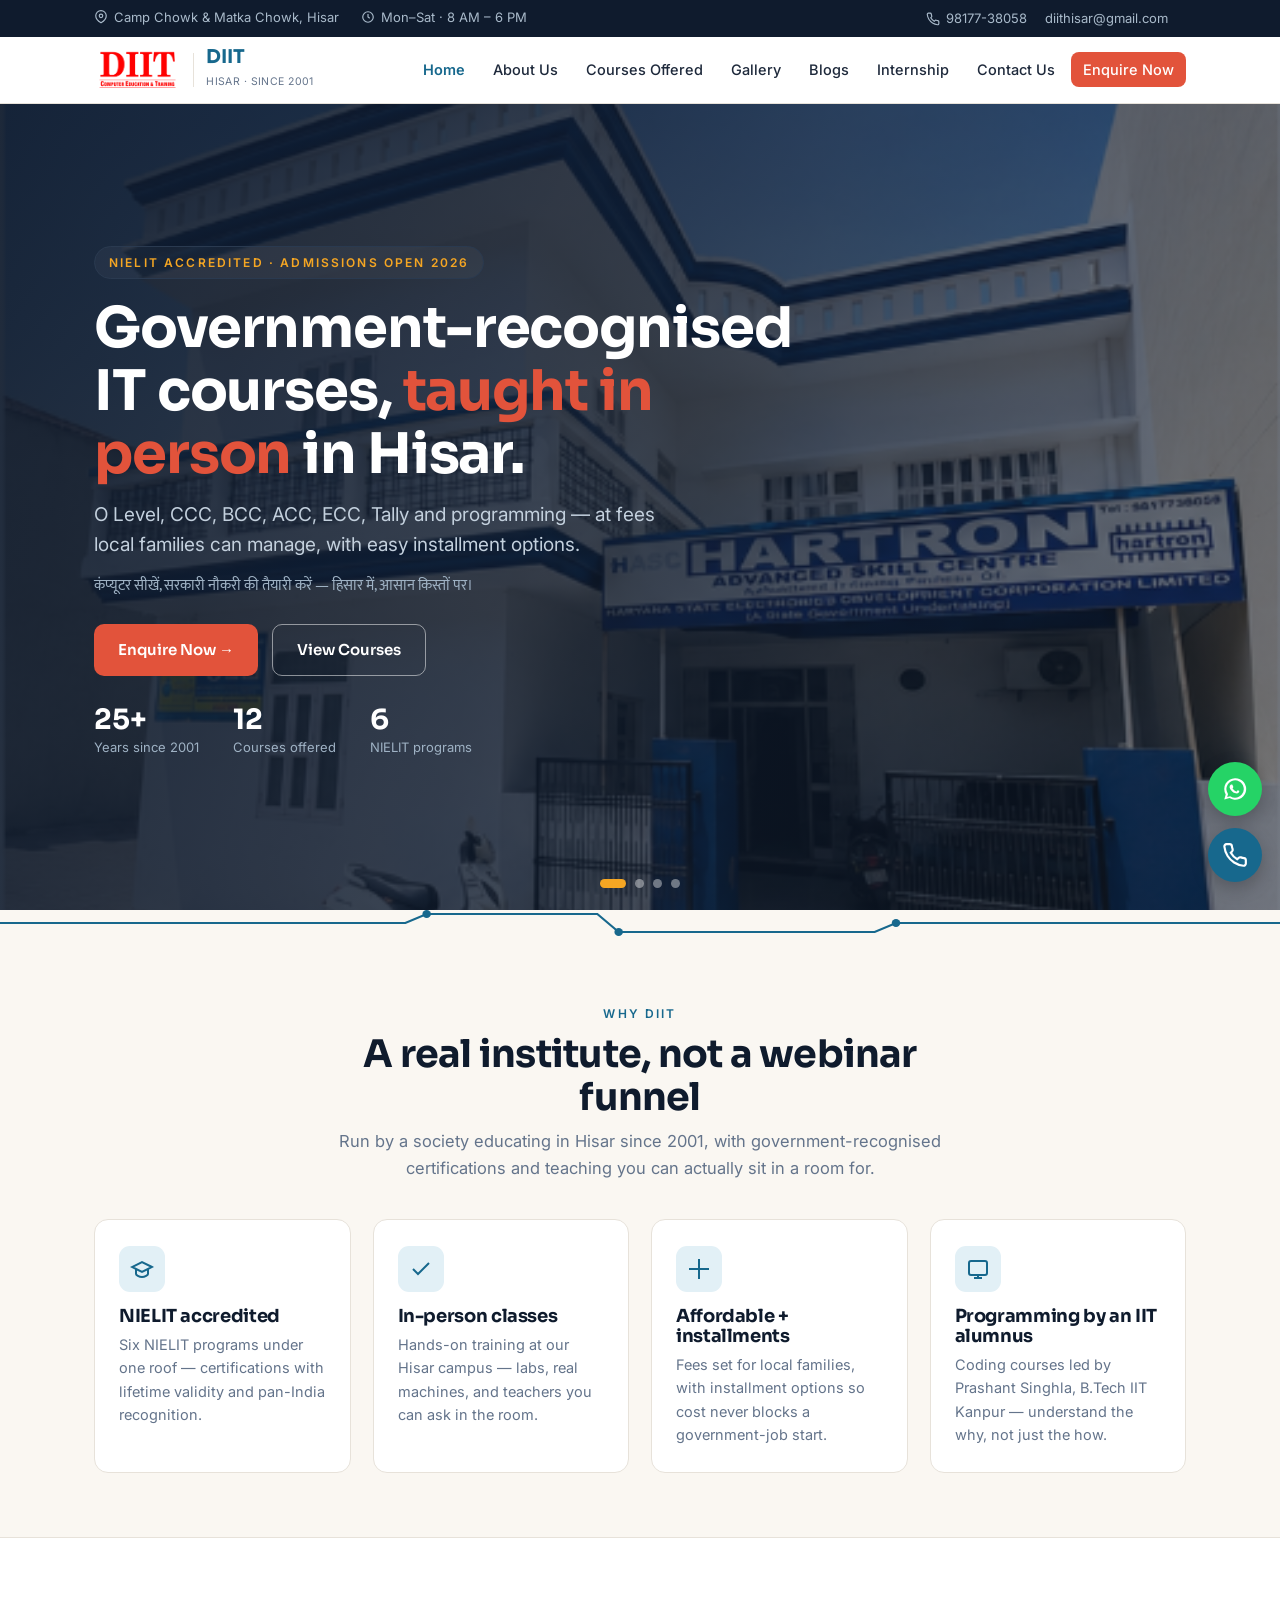
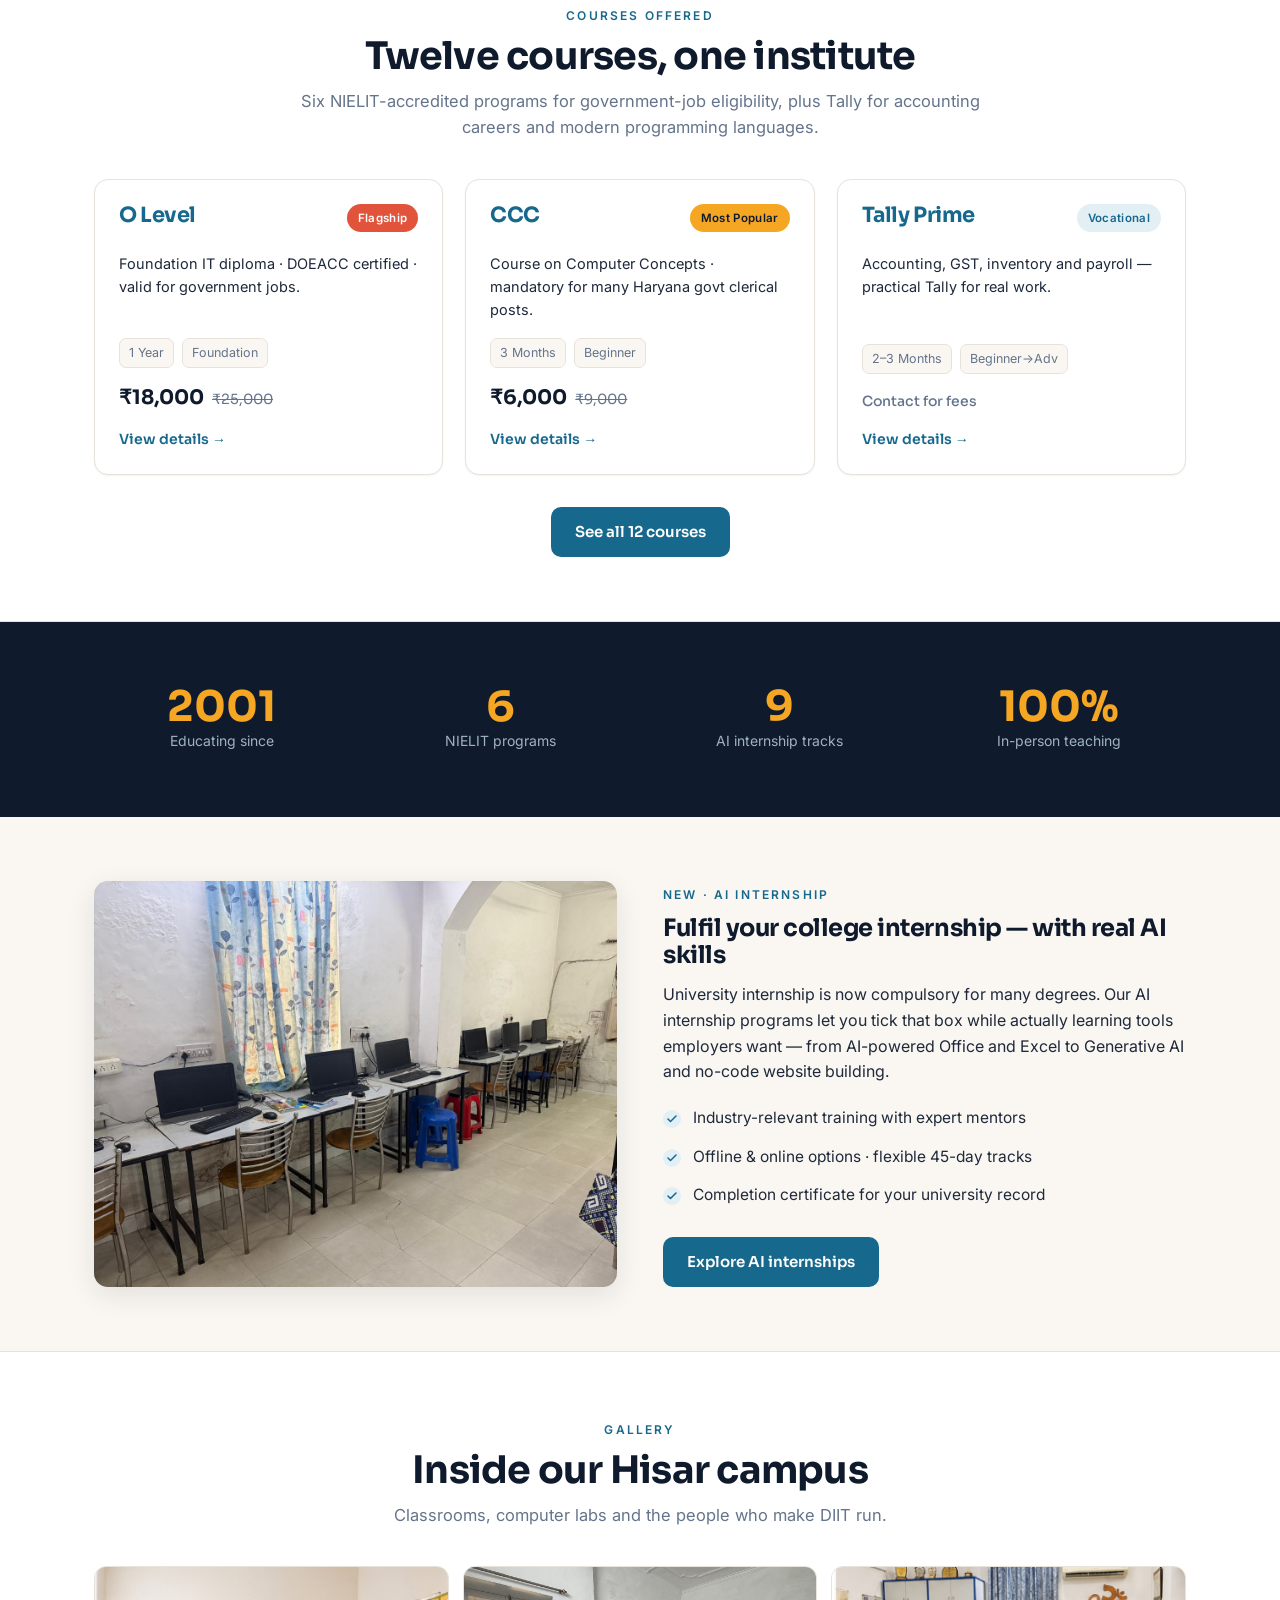
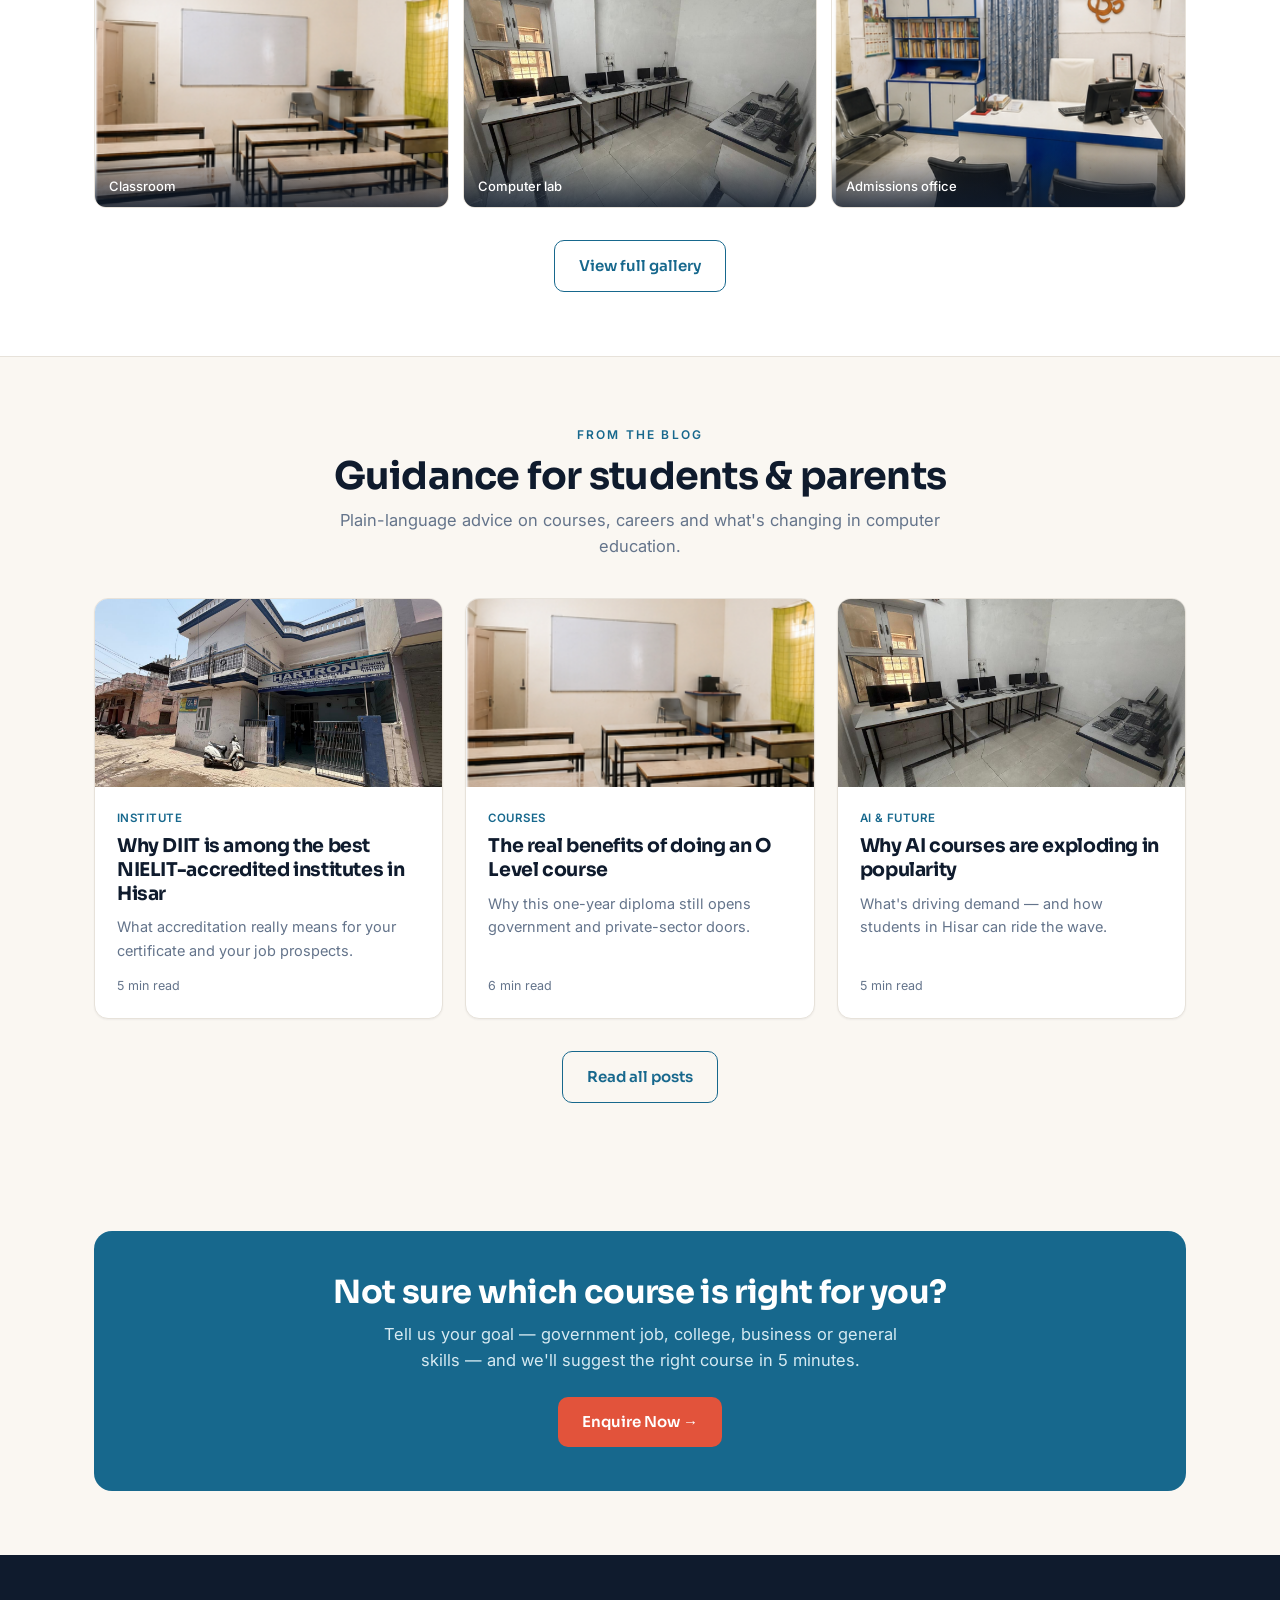
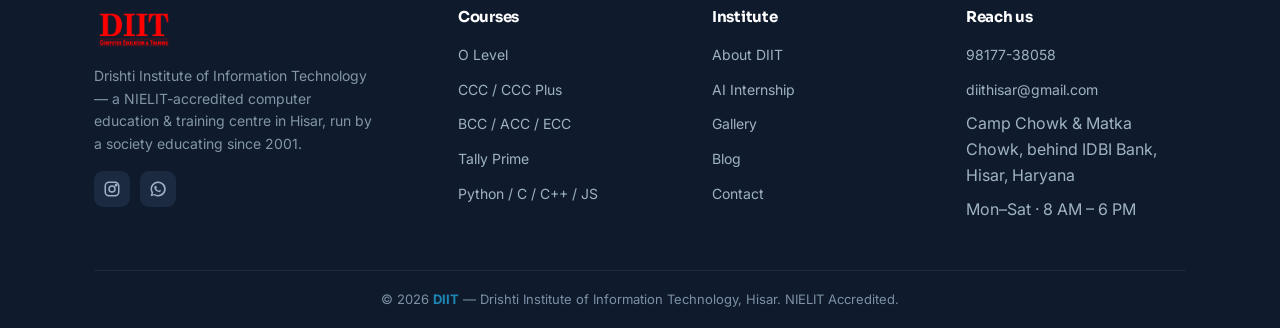
==== index.html @ 687aee0e "your message" ====
<!DOCTYPE html>
<html lang="en">
<head>
<meta charset="UTF-8">
<meta name="viewport" content="width=device-width, initial-scale=1.0">
<title>DIIT Hisar — NIELIT-Accredited Computer Institute | O Level, CCC, Tally, Programming</title>
<meta name="description" content="Drishti Institute of Information Technology (DIIT), Hisar — a NIELIT-accredited computer training institute since 2001. O Level, CCC, BCC, ACC, ECC, Tally and programming courses with in-person classes and easy installments. Enquire now: 98177-38058.">
<meta name="keywords" content="DIIT Hisar, computer institute Hisar, NIELIT institute Hisar, O Level course Hisar, CCC course Hisar, Tally classes Hisar, computer courses Haryana, AI internship Hisar">
<meta name="author" content="Drishti Institute of Information Technology">
<meta name="robots" content="index, follow">
<link rel="canonical" href="https://diithisar.in/">

<!-- Open Graph -->
<meta property="og:type" content="website">
<meta property="og:title" content="DIIT Hisar — NIELIT-Accredited Computer Institute since 2001">
<meta property="og:description" content="O Level, CCC, BCC, ACC, ECC, Tally and programming — government-recognised computer courses in Hisar with in-person classes and easy installments.">
<meta property="og:url" content="https://diithisar.in/">
<meta property="og:image" content="https://diithisar.in/assets/images/building.jpg">
<meta property="og:locale" content="en_IN">
<meta property="og:site_name" content="DIIT Hisar">
<meta name="twitter:card" content="summary_large_image">

<link rel="icon" type="image/png" href="assets/logos/diit.png">
<link rel="preconnect" href="https://fonts.googleapis.com">
<link rel="preconnect" href="https://fonts.gstatic.com" crossorigin>
<link href="https://fonts.googleapis.com/css2?family=Sora:wght@400;500;600;700&family=Inter:wght@400;500;600;700&family=Mukta:wght@400;600;700&family=Space+Grotesk:wght@500;600;700&family=JetBrains+Mono:wght@400;500&display=swap" rel="stylesheet">
<link rel="stylesheet" href="assets/css/styles.css">

<script type="application/ld+json">
{
  "@context": "https://schema.org",
  "@type": "EducationalOrganization",
  "name": "Drishti Institute of Information Technology (DIIT)",
  "alternateName": "DIIT Hisar",
  "url": "https://diithisar.in/",
  "logo": "https://diithisar.in/assets/logos/diit.png",
  "foundingDate": "2001",
  "description": "NIELIT-accredited computer training institute in Hisar offering O Level, CCC, BCC, ACC, ECC, Tally and programming courses.",
  "telephone": "+91-98177-38058",
  "email": "diithisar@gmail.com",
  "address": {
    "@type": "PostalAddress",
    "streetAddress": "Camp Chowk & Matka Chowk, behind IDBI Bank",
    "addressLocality": "Hisar",
    "addressRegion": "Haryana",
    "addressCountry": "IN"
  },
  "openingHours": "Mo-Sa 08:00-18:00",
  "sameAs": ["https://www.instagram.com/diit.india/"]
}
</script>
</head>
<body>
<a class="skip" href="#main">Skip to content</a>

<!-- TOP BAR -->
<div class="topbar">
  <div class="wrap">
    <div class="tb-left">
      <span><svg viewBox="0 0 24 24" fill="none" stroke="currentColor" stroke-width="2"><path d="M21 10c0 7-9 12-9 12s-9-5-9-12a9 9 0 0 1 18 0z"/><circle cx="12" cy="10" r="3"/></svg> Camp Chowk &amp; Matka Chowk, Hisar</span>
      <span><svg viewBox="0 0 24 24" fill="none" stroke="currentColor" stroke-width="2"><circle cx="12" cy="12" r="9"/><path d="M12 7v5l3 2"/></svg> Mon–Sat · 8 AM – 6 PM</span>
    </div>
    <div class="tb-right">
      <a href="tel:+919817738058"><svg viewBox="0 0 24 24" fill="none" stroke="currentColor" stroke-width="2"><path d="M22 16.9v3a2 2 0 0 1-2.2 2 19.8 19.8 0 0 1-8.6-3 19.5 19.5 0 0 1-6-6 19.8 19.8 0 0 1-3-8.6A2 2 0 0 1 4.1 2h3a2 2 0 0 1 2 1.7c.1 1 .4 2 .7 2.9a2 2 0 0 1-.5 2.1L8.1 9.9a16 16 0 0 0 6 6l1.2-1.2a2 2 0 0 1 2.1-.5c.9.3 1.9.6 2.9.7a2 2 0 0 1 1.7 2z"/></svg> 98177-38058</a>
      <a href="mailto:diithisar@gmail.com">diithisar@gmail.com</a>
    </div>
  </div>
</div>

<!-- HEADER / NAV -->
<header class="site-header">
  <nav class="nav" aria-label="Primary">
    <a class="brand" href="index.html" aria-label="DIIT home">
      <img src="assets/logos/diit.png" alt="DIIT logo">
      <span class="bsep"></span>
      <span class="btxt"><b>DIIT</b><small>Hisar · since 2001</small></span>
    </a>
    <button class="nav-toggle" aria-label="Toggle menu" aria-expanded="false"><span></span><span></span><span></span></button>
    <ul class="nav-links">
      <li><a href="index.html" class="active">Home</a></li>
      <li><a href="about.html">About Us</a></li>
      <li><a href="courses.html">Courses Offered</a></li>
      <li><a href="gallery.html">Gallery</a></li>
      <li><a href="blogs.html">Blogs</a></li>
      <li><a href="internship.html">Internship</a></li>
      <li><a href="contact.html">Contact Us</a></li>
      <li><a href="contact.html#enquire" class="nav-cta">Enquire Now</a></li>
    </ul>
  </nav>
</header>

<main id="main">

<!-- HERO -->
<section class="hero" aria-label="Welcome">
  <div class="hero-slides" aria-hidden="true">
    <div class="hero-slide is-active" style="background-image:url('assets/images/building.jpg')"></div>
    <div class="hero-slide" style="background-image:url('assets/images/lab-1.jpg')"></div>
    <div class="hero-slide" style="background-image:url('assets/images/classroom.jpg')"></div>
    <div class="hero-slide" style="background-image:url('assets/images/lab-2.jpg')"></div>
  </div>
  <div class="hero-inner">
    <span class="hero-eyebrow">NIELIT Accredited · Admissions Open 2026</span>
    <h1>Government-recognised IT courses, <span class="x">taught in person</span> in Hisar.</h1>
    <p class="sub">O Level, CCC, BCC, ACC, ECC, Tally and programming — at fees local families can manage, with easy installment options.</p>
    <p class="hi-sub hi">कंप्यूटर सीखें, सरकारी नौकरी की तैयारी करें — हिसार में, आसान किस्तों पर।</p>
    <div class="hero-actions">
      <a href="contact.html#enquire" class="btn btn-cta">Enquire Now →</a>
      <a href="courses.html" class="btn btn-ghost-light">View Courses</a>
    </div>
    <div class="hero-stats">
      <div class="st"><b>25+</b><span>Years since 2001</span></div>
      <div class="st"><b>12</b><span>Courses offered</span></div>
      <div class="st"><b>6</b><span>NIELIT programs</span></div>
    </div>
  </div>
  <div class="hero-dots" role="tablist" aria-label="Hero slides"></div>
</section>

<div class="trace"><svg viewBox="0 0 1200 26" preserveAspectRatio="none" fill="none" stroke="currentColor" stroke-width="2"><path d="M0 13 H380 L400 4 H560 L580 22 H820 L840 13 H1200"/><circle cx="400" cy="4" r="4" fill="currentColor" stroke="none"/><circle cx="580" cy="22" r="4" fill="currentColor" stroke="none"/><circle cx="840" cy="13" r="4" fill="currentColor" stroke="none"/></svg></div>

<!-- WHY DIIT -->
<section>
  <div class="wrap">
    <div class="section-head center">
      <span class="kicker">Why DIIT</span>
      <h2>A real institute, not a webinar funnel</h2>
      <p>Run by a society educating in Hisar since 2001, with government-recognised certifications and teaching you can actually sit in a room for.</p>
    </div>
    <div class="grid grid-4">
      <div class="feature">
        <div class="ico"><svg viewBox="0 0 24 24" fill="none" stroke="currentColor" stroke-width="2"><path d="M22 10L12 5 2 10l10 5 10-5z"/><path d="M6 12v5c0 1 3 3 6 3s6-2 6-3v-5"/></svg></div>
        <h3>NIELIT accredited</h3>
        <p>Six NIELIT programs under one roof — certifications with lifetime validity and pan-India recognition.</p>
      </div>
      <div class="feature">
        <div class="ico"><svg viewBox="0 0 24 24" fill="none" stroke="currentColor" stroke-width="2"><path d="M20 6L9 17l-5-5"/></svg></div>
        <h3>In-person classes</h3>
        <p>Hands-on training at our Hisar campus — labs, real machines, and teachers you can ask in the room.</p>
      </div>
      <div class="feature">
        <div class="ico"><svg viewBox="0 0 24 24" fill="none" stroke="currentColor" stroke-width="2"><path d="M12 2v20M2 12h20"/></svg></div>
        <h3>Affordable + installments</h3>
        <p>Fees set for local families, with installment options so cost never blocks a government-job start.</p>
      </div>
      <div class="feature">
        <div class="ico"><svg viewBox="0 0 24 24" fill="none" stroke="currentColor" stroke-width="2"><rect x="3" y="4" width="18" height="14" rx="2"/><path d="M8 21h8M12 18v3"/></svg></div>
        <h3>Programming by an IIT alumnus</h3>
        <p>Coding courses led by Prashant Singhla, B.Tech IIT Kanpur — understand the why, not just the how.</p>
      </div>
    </div>
  </div>
</section>

<!-- COURSES SUMMARY -->
<section class="bg-paper">
  <div class="wrap">
    <div class="section-head center">
      <span class="kicker">Courses Offered</span>
      <h2>Twelve courses, one institute</h2>
      <p>Six NIELIT-accredited programs for government-job eligibility, plus Tally for accounting careers and modern programming languages.</p>
    </div>
    <div class="grid grid-3">
      <div class="card course-card"><div class="card-pad course-card">
        <div class="cc-top"><h3>O Level</h3><span class="badge badge-new">Flagship</span></div>
        <p class="cc-desc">Foundation IT diploma · DOEACC certified · valid for government jobs.</p>
        <div class="cc-meta"><span class="m">1 Year</span><span class="m">Foundation</span></div>
        <div class="cc-fee"><span class="now">₹18,000</span><span class="was">₹25,000</span></div>
        <a class="cc-link" href="courses.html#nielit">View details →</a>
      </div></div>
      <div class="card course-card"><div class="card-pad course-card">
        <div class="cc-top"><h3>CCC</h3><span class="badge badge-amber">Most Popular</span></div>
        <p class="cc-desc">Course on Computer Concepts · mandatory for many Haryana govt clerical posts.</p>
        <div class="cc-meta"><span class="m">3 Months</span><span class="m">Beginner</span></div>
        <div class="cc-fee"><span class="now">₹6,000</span><span class="was">₹9,000</span></div>
        <a class="cc-link" href="courses.html#nielit">View details →</a>
      </div></div>
      <div class="card course-card"><div class="card-pad course-card">
        <div class="cc-top"><h3>Tally Prime</h3><span class="badge badge-teal">Vocational</span></div>
        <p class="cc-desc">Accounting, GST, inventory and payroll — practical Tally for real work.</p>
        <div class="cc-meta"><span class="m">2–3 Months</span><span class="m">Beginner→Adv</span></div>
        <div class="cc-fee"><span class="tbd">Contact for fees</span></div>
        <a class="cc-link" href="courses.html#tally">View details →</a>
      </div></div>
    </div>
    <div class="center mt-32"><a href="courses.html" class="btn btn-primary">See all 12 courses</a></div>
  </div>
</section>

<!-- STATS STRIP -->
<section class="bg-ink">
  <div class="wrap">
    <div class="statstrip">
      <div class="st"><b>2001</b><span>Educating since</span></div>
      <div class="st"><b>6</b><span>NIELIT programs</span></div>
      <div class="st"><b>9</b><span>AI internship tracks</span></div>
      <div class="st"><b>100%</b><span>In-person teaching</span></div>
    </div>
  </div>
</section>

<!-- INTERNSHIP TEASER -->
<section>
  <div class="wrap">
    <div class="split">
      <img src="assets/images/lab-2.jpg" alt="Students at computers in the DIIT lab">
      <div class="stext">
        <span class="kicker">New · AI Internship</span>
        <h2>Fulfil your college internship — with real AI skills</h2>
        <p>University internship is now compulsory for many degrees. Our AI internship programs let you tick that box while actually learning tools employers want — from AI-powered Office and Excel to Generative AI and no-code website building.</p>
        <ul class="checklist">
          <li>Industry-relevant training with expert mentors</li>
          <li>Offline &amp; online options · flexible 45-day tracks</li>
          <li>Completion certificate for your university record</li>
        </ul>
        <a href="internship.html" class="btn btn-primary">Explore AI internships</a>
      </div>
    </div>
  </div>
</section>

<!-- GALLERY PREVIEW -->
<section class="bg-paper">
  <div class="wrap">
    <div class="section-head center">
      <span class="kicker">Gallery</span>
      <h2>Inside our Hisar campus</h2>
      <p>Classrooms, computer labs and the people who make DIIT run.</p>
    </div>
    <div class="gallery-grid">
      <figure><img src="assets/images/classroom.jpg" alt="DIIT classroom in Hisar"><figcaption>Classroom</figcaption></figure>
      <figure><img src="assets/images/lab-1.jpg" alt="DIIT computer lab"><figcaption>Computer lab</figcaption></figure>
      <figure><img src="assets/images/office.jpg" alt="DIIT director's office"><figcaption>Admissions office</figcaption></figure>
    </div>
    <div class="center mt-32"><a href="gallery.html" class="btn btn-ghost">View full gallery</a></div>
  </div>
</section>

<!-- BLOG PREVIEW -->
<section>
  <div class="wrap">
    <div class="section-head center">
      <span class="kicker">From the Blog</span>
      <h2>Guidance for students &amp; parents</h2>
      <p>Plain-language advice on courses, careers and what's changing in computer education.</p>
    </div>
    <div class="grid grid-3">
      <a class="card blog-card" href="blog/diit-best-nielit-institute-hisar.html">
        <img class="bc-img" src="assets/images/building-street.jpg" alt="DIIT building, Hisar">
        <div class="bc-body"><div class="bc-cat">Institute</div><h3>Why DIIT is among the best NIELIT-accredited institutes in Hisar</h3><p>What accreditation really means for your certificate and your job prospects.</p><span class="bc-meta">5 min read</span></div>
      </a>
      <a class="card blog-card" href="blog/benefits-of-o-level-course.html">
        <img class="bc-img" src="assets/images/classroom.jpg" alt="O Level class">
        <div class="bc-body"><div class="bc-cat">Courses</div><h3>The real benefits of doing an O Level course</h3><p>Why this one-year diploma still opens government and private-sector doors.</p><span class="bc-meta">6 min read</span></div>
      </a>
      <a class="card blog-card" href="blog/rise-of-ai-courses.html">
        <img class="bc-img" src="assets/images/lab-1.jpg" alt="AI course lab">
        <div class="bc-body"><div class="bc-cat">AI &amp; Future</div><h3>Why AI courses are exploding in popularity</h3><p>What's driving demand — and how students in Hisar can ride the wave.</p><span class="bc-meta">5 min read</span></div>
      </a>
    </div>
    <div class="center mt-32"><a href="blogs.html" class="btn btn-ghost">Read all posts</a></div>
  </div>
</section>

<!-- CTA BANNER -->
<section>
  <div class="wrap">
    <div class="cta-banner">
      <h2>Not sure which course is right for you?</h2>
      <p>Tell us your goal — government job, college, business or general skills — and we'll suggest the right course in 5 minutes.</p>
      <a href="contact.html#enquire" class="btn btn-cta">Enquire Now →</a>
    </div>
  </div>
</section>

</main>

<!-- FOOTER -->
<footer class="site-footer">
  <div class="wrap">
    <div class="footer-top">
      <div class="footer-brand">
        <img src="assets/logos/diit.png" alt="DIIT logo">
        <p>Drishti Institute of Information Technology — a NIELIT-accredited computer education &amp; training centre in Hisar, run by a society educating since 2001.</p>
        <div class="footer-social">
          <a href="https://www.instagram.com/diit.india/" aria-label="Instagram" target="_blank" rel="noopener"><svg viewBox="0 0 24 24" fill="none" stroke="currentColor" stroke-width="2"><rect x="3" y="3" width="18" height="18" rx="5"/><circle cx="12" cy="12" r="4"/><circle cx="17.5" cy="6.5" r="1" fill="currentColor"/></svg></a>
          <a href="https://wa.me/919817738058" aria-label="WhatsApp" target="_blank" rel="noopener"><svg viewBox="0 0 24 24" fill="currentColor"><path d="M12 2a10 10 0 0 0-8.6 15l-1.3 4.7 4.8-1.3A10 10 0 1 0 12 2zm0 18a8 8 0 0 1-4.1-1.1l-.3-.2-2.8.7.8-2.7-.2-.3A8 8 0 1 1 12 20zm4.4-6c-.2-.1-1.4-.7-1.6-.8s-.4-.1-.5.1-.6.8-.8 1-.3.2-.5.1a6.5 6.5 0 0 1-3.2-2.8c-.2-.4.2-.4.6-1.2.1-.2 0-.3 0-.5s-.5-1.3-.7-1.7-.4-.4-.5-.4h-.5a1 1 0 0 0-.7.3 3 3 0 0 0-1 2.2A5.3 5.3 0 0 0 8 12.6c1.4 2 2.4 2.6 4 3.2 1.4.5 1.7.4 2 .4s1.4-.6 1.6-1.1.2-1 .1-1.1z"/></svg></a>
        </div>
      </div>
      <div>
        <h4>Courses</h4>
        <ul>
          <li><a href="courses.html#nielit">O Level</a></li>
          <li><a href="courses.html#nielit">CCC / CCC Plus</a></li>
          <li><a href="courses.html#nielit">BCC / ACC / ECC</a></li>
          <li><a href="courses.html#tally">Tally Prime</a></li>
          <li><a href="courses.html#programming">Python / C / C++ / JS</a></li>
        </ul>
      </div>
      <div>
        <h4>Institute</h4>
        <ul>
          <li><a href="about.html">About DIIT</a></li>
          <li><a href="internship.html">AI Internship</a></li>
          <li><a href="gallery.html">Gallery</a></li>
          <li><a href="blogs.html">Blog</a></li>
          <li><a href="contact.html">Contact</a></li>
        </ul>
      </div>
      <div>
        <h4>Reach us</h4>
        <ul>
          <li><a href="tel:+919817738058">98177-38058</a></li>
          <li><a href="mailto:diithisar@gmail.com">diithisar@gmail.com</a></li>
          <li>Camp Chowk &amp; Matka Chowk, behind IDBI Bank, Hisar, Haryana</li>
          <li>Mon–Sat · 8 AM – 6 PM</li>
        </ul>
      </div>
    </div>
    <div class="footer-bottom">© <span id="year">2026</span> <b>DIIT</b> — Drishti Institute of Information Technology, Hisar. NIELIT Accredited.</div>
  </div>
</footer>

<!-- FLOATING ACTIONS -->
<div class="float-actions">
  <a class="fa-wa" href="https://wa.me/919817738058" target="_blank" rel="noopener" aria-label="WhatsApp"><svg viewBox="0 0 24 24" fill="currentColor"><path d="M12 2a10 10 0 0 0-8.6 15l-1.3 4.7 4.8-1.3A10 10 0 1 0 12 2zm0 18a8 8 0 0 1-4.1-1.1l-.3-.2-2.8.7.8-2.7-.2-.3A8 8 0 1 1 12 20zm4.4-6c-.2-.1-1.4-.7-1.6-.8s-.4-.1-.5.1-.6.8-.8 1-.3.2-.5.1a6.5 6.5 0 0 1-3.2-2.8c-.2-.4.2-.4.6-1.2.1-.2 0-.3 0-.5s-.5-1.3-.7-1.7-.4-.4-.5-.4h-.5a1 1 0 0 0-.7.3 3 3 0 0 0-1 2.2A5.3 5.3 0 0 0 8 12.6c1.4 2 2.4 2.6 4 3.2 1.4.5 1.7.4 2 .4s1.4-.6 1.6-1.1.2-1 .1-1.1z"/></svg></a>
  <a class="fa-call" href="tel:+919817738058" aria-label="Call"><svg viewBox="0 0 24 24" fill="none" stroke="currentColor" stroke-width="2"><path d="M22 16.9v3a2 2 0 0 1-2.2 2 19.8 19.8 0 0 1-8.6-3 19.5 19.5 0 0 1-6-6 19.8 19.8 0 0 1-3-8.6A2 2 0 0 1 4.1 2h3a2 2 0 0 1 2 1.7c.1 1 .4 2 .7 2.9a2 2 0 0 1-.5 2.1L8.1 9.9a16 16 0 0 0 6 6l1.2-1.2a2 2 0 0 1 2.1-.5c.9.3 1.9.6 2.9.7a2 2 0 0 1 1.7 2z"/></svg></a>
</div>

<script src="assets/js/main.js"></script>
</body>
</html>
---- assets/css/styles.css ----
/* ============================================================
   DIIT — Drishti Institute of Information Technology, Hisar
   Brand System v2  ·  Master brand (Sora / Inter / Mukta)
   Teal-led · Navy base · Vermilion = one CTA per screen
   ============================================================ */

:root{
  /* core */
  --teal:#17688D;          /* primary — logo */
  --teal-bright:#1E86B4;   /* links / screens */
  --teal-tint:#E2F0F6;     /* soft fills */
  --ink:#0F1B2D;           /* dark base */
  --vermilion:#E2533B;     /* accent / CTA only */
  --amber:#F5A623;         /* highlight / badges */
  --sand:#FAF7F2;          /* warm light bg */
  --paper:#FFFFFF;         /* cards / surfaces */
  --slate:#1E293B;         /* body text */
  --mist:#64748B;          /* secondary text */
  --line:#E7E2DA;          /* warm hairline */
  --line-cool:#E2E8F0;     /* cool hairline */
  /* AI sub-brand (internship only) */
  --code:#13C2A6;
  --maxw:1140px;
  --radius:14px;
  --shadow:0 1px 2px rgba(15,27,45,.05);
  --shadow-md:0 8px 28px rgba(15,27,45,.10);
}

*{box-sizing:border-box;margin:0;padding:0}
html{scroll-behavior:smooth;scroll-padding-top:84px}
body{font-family:'Inter',system-ui,sans-serif;color:var(--slate);background:var(--sand);line-height:1.6;-webkit-font-smoothing:antialiased}
img{max-width:100%;display:block}
a{color:var(--teal);text-decoration:none}
a:hover{color:var(--teal-bright)}
h1,h2,h3,h4,.display{font-family:'Sora',sans-serif;letter-spacing:-.02em;color:var(--ink);line-height:1.12}
.wrap{max-width:var(--maxw);margin:0 auto;padding:0 24px}
.hi{font-family:'Mukta',sans-serif}

/* ---- skip link ---- */
.skip{position:absolute;left:-9999px;top:0;background:var(--ink);color:#fff;padding:10px 16px;z-index:1000;border-radius:0 0 8px 0}
.skip:focus{left:0;color:#fff}

/* =========== TOP BAR =========== */
.topbar{background:var(--ink);color:#A9BACA;font-size:13px}
.topbar .wrap{display:flex;justify-content:space-between;align-items:center;gap:16px;padding:7px 24px;flex-wrap:wrap}
.topbar a{color:#A9BACA}
.topbar a:hover{color:var(--teal-bright)}
.topbar .tb-left span,.topbar .tb-right a{display:inline-flex;align-items:center;gap:6px;margin-right:18px}
.topbar .tb-right{display:flex;align-items:center}
.topbar svg{width:14px;height:14px;flex:none}

/* =========== HEADER / NAV =========== */
.site-header{position:sticky;top:0;z-index:900;background:rgba(255,255,255,.96);backdrop-filter:blur(8px);border-bottom:1px solid var(--line)}
.nav{display:flex;align-items:center;justify-content:space-between;gap:18px;padding:10px 24px;max-width:var(--maxw);margin:0 auto}
.brand{display:flex;align-items:center;gap:12px;flex:none}
.brand img{height:46px;width:auto}
.brand .bsep{width:1px;height:34px;background:var(--line)}
.brand .btxt b{font-family:'Sora';font-weight:700;color:var(--teal);font-size:19px;display:block;line-height:1}
.brand .btxt small{font-size:10.5px;letter-spacing:.04em;color:var(--mist);text-transform:uppercase}
.nav-links{display:flex;align-items:center;gap:4px;list-style:none;flex-wrap:wrap}
.nav-links a{font-family:'Inter';font-weight:500;font-size:14.5px;color:var(--slate);padding:9px 12px;border-radius:8px;white-space:nowrap}
.nav-links a:hover{background:var(--teal-tint);color:var(--teal)}
.nav-links a.active{color:var(--teal);font-weight:600}
.nav-cta{background:var(--vermilion);color:#fff !important;font-family:'Sora';font-weight:600;padding:10px 18px;border-radius:10px}
.nav-cta:hover{background:#cf452e;color:#fff !important}
.nav-toggle{display:none;background:none;border:1px solid var(--line);border-radius:8px;padding:8px;cursor:pointer}
.nav-toggle span{display:block;width:22px;height:2px;background:var(--ink);margin:4px 0;transition:.25s}

/* =========== BUTTONS =========== */
.btn{display:inline-flex;align-items:center;gap:8px;font-family:'Sora';font-weight:600;font-size:15px;border-radius:10px;padding:13px 24px;border:none;cursor:pointer;transition:.2s}
.btn-cta{background:var(--vermilion);color:#fff}
.btn-cta:hover{background:#cf452e;color:#fff;transform:translateY(-1px)}
.btn-primary{background:var(--teal);color:#fff}
.btn-primary:hover{background:#125470;color:#fff}
.btn-ghost{background:transparent;color:var(--teal);border:1.6px solid var(--teal)}
.btn-ghost:hover{background:var(--teal);color:#fff}
.btn-ghost-light{background:transparent;color:#fff;border:1.6px solid rgba(255,255,255,.5)}
.btn-ghost-light:hover{background:#fff;color:var(--ink)}

/* =========== BADGES =========== */
.badge{display:inline-flex;align-items:center;gap:5px;font-family:'Inter';font-weight:600;font-size:11.5px;letter-spacing:.03em;padding:5px 11px;border-radius:999px}
.badge-amber{background:var(--amber);color:var(--ink)}
.badge-teal{background:var(--teal-tint);color:var(--teal)}
.badge-new{background:var(--vermilion);color:#fff}
.badge-ghost{background:transparent;border:1px solid var(--line-cool);color:var(--mist)}

/* =========== HERO / CAROUSEL =========== */
.hero{position:relative;background:var(--ink);overflow:hidden}
.hero-slides{position:absolute;inset:0}
.hero-slide{position:absolute;inset:0;opacity:0;transition:opacity 1.1s ease;background-size:cover;background-position:center}
.hero-slide.is-active{opacity:1}
.hero::after{content:"";position:absolute;inset:0;background:linear-gradient(105deg,rgba(15,27,45,.94) 0%,rgba(15,27,45,.82) 42%,rgba(15,27,45,.55) 100%)}
.hero-inner{position:relative;z-index:2;max-width:var(--maxw);margin:0 auto;padding:78px 24px 86px;color:#fff}
.hero-eyebrow{display:inline-flex;align-items:center;gap:8px;font-family:'Inter';font-weight:600;font-size:12px;letter-spacing:.18em;text-transform:uppercase;color:var(--amber);border:1px solid #2A3A50;border-radius:999px;padding:6px 14px;background:rgba(255,255,255,.04)}
.hero h1{color:#fff;font-size:clamp(32px,5.4vw,56px);margin:18px 0 14px;max-width:760px}
.hero h1 .x{color:var(--vermilion)}
.hero p.sub{color:#C3D0DD;font-size:clamp(16px,2vw,19px);max-width:580px;margin-bottom:14px}
.hero .hi-sub{color:#9FB2C4;font-size:15px;max-width:580px;margin-bottom:26px}
.hero-actions{display:flex;gap:14px;flex-wrap:wrap;margin-bottom:30px}
.hero-stats{display:flex;gap:34px;flex-wrap:wrap}
.hero-stats .st b{font-family:'Sora';font-weight:700;font-size:28px;color:#fff;display:block;line-height:1}
.hero-stats .st span{font-size:13px;color:#9FB2C4}
.hero-dots{position:absolute;bottom:22px;left:50%;transform:translateX(-50%);z-index:3;display:flex;gap:9px}
.hero-dots button{width:9px;height:9px;border-radius:50%;border:none;background:rgba(255,255,255,.4);cursor:pointer;padding:0}
.hero-dots button.is-active{background:var(--amber);width:26px;border-radius:5px}

/* =========== CIRCUIT TRACE DIVIDER =========== */
.trace{height:26px;color:var(--teal);background:var(--sand)}
.trace svg{width:100%;height:100%;display:block}

/* =========== SECTIONS =========== */
section{padding:64px 0}
.section-head{max-width:680px;margin-bottom:38px}
.section-head.center{margin-left:auto;margin-right:auto;text-align:center}
.kicker{font-family:'Inter';font-weight:600;font-size:12px;letter-spacing:.18em;text-transform:uppercase;color:var(--teal);margin-bottom:10px;display:inline-block}
.section-head h2{font-size:clamp(26px,3.6vw,38px);margin-bottom:10px}
.section-head p{color:var(--mist);font-size:16.5px}
.bg-paper{background:var(--paper);border-top:1px solid var(--line);border-bottom:1px solid var(--line)}
.bg-ink{background:var(--ink);color:#C3D0DD}
.bg-ink h2,.bg-ink h3{color:#fff}
.bg-tint{background:var(--teal-tint)}

/* =========== CARDS GRID =========== */
.grid{display:grid;gap:22px}
.grid-2{grid-template-columns:repeat(2,1fr)}
.grid-3{grid-template-columns:repeat(3,1fr)}
.grid-4{grid-template-columns:repeat(4,1fr)}

.card{background:var(--paper);border:1px solid var(--line);border-radius:var(--radius);box-shadow:var(--shadow);overflow:hidden;transition:.2s}
.card:hover{box-shadow:var(--shadow-md);transform:translateY(-3px)}
.card-pad{padding:24px}

/* course card */
.course-card{display:flex;flex-direction:column;height:100%}
.course-card .cc-top{display:flex;justify-content:space-between;align-items:flex-start;gap:10px;margin-bottom:12px}
.course-card h3{font-size:21px;color:var(--teal)}
.course-card .cc-desc{font-size:14.5px;color:var(--slate);margin:8px 0 16px;flex:1}
.course-card .cc-meta{display:flex;gap:8px;flex-wrap:wrap;margin-bottom:14px}
.course-card .cc-meta .m{font-size:12.5px;color:var(--mist);background:var(--sand);border:1px solid var(--line);border-radius:7px;padding:4px 9px;display:inline-flex;gap:5px;align-items:center}
.course-card .cc-fee{font-family:'Sora';margin-bottom:14px}
.course-card .cc-fee .now{color:var(--ink);font-weight:700;font-size:20px}
.course-card .cc-fee .was{color:var(--mist);text-decoration:line-through;font-size:14px;margin-left:8px;font-weight:400}
.course-card .cc-fee .tbd{color:var(--mist);font-size:14px;font-weight:500}
.course-card a.cc-link{font-family:'Sora';font-weight:600;font-size:14px;color:var(--teal);display:inline-flex;align-items:center;gap:6px}

/* category band */
.cat-band{margin:46px 0 24px}
.cat-band h3{font-size:23px;margin-bottom:4px}
.cat-band p{color:var(--mist);font-size:15px}

/* feature / why card */
.feature{background:var(--paper);border:1px solid var(--line);border-radius:var(--radius);padding:26px 24px}
.feature .ico{width:46px;height:46px;border-radius:11px;background:var(--teal-tint);color:var(--teal);display:flex;align-items:center;justify-content:center;margin-bottom:14px}
.feature .ico svg{width:24px;height:24px}
.feature h3{font-size:18px;margin-bottom:7px}
.feature p{font-size:14.5px;color:var(--mist)}

/* =========== SPLIT (image + text) =========== */
.split{display:grid;grid-template-columns:1fr 1fr;gap:46px;align-items:center}
.split img{border-radius:var(--radius);box-shadow:var(--shadow-md);width:100%;height:100%;object-fit:cover;max-height:440px}
.split .stext h2{margin-bottom:14px}
.split .stext p{color:var(--slate);margin-bottom:14px;font-size:16px}
.checklist{list-style:none;margin:6px 0 22px}
.checklist li{position:relative;padding:7px 0 7px 30px;font-size:15.5px}
.checklist li::before{content:"";position:absolute;left:0;top:11px;width:18px;height:18px;border-radius:50%;background:var(--teal-tint);
  background-image:url("data:image/svg+xml,%3Csvg xmlns='http://www.w3.org/2000/svg' width='12' height='12' viewBox='0 0 24 24' fill='none' stroke='%2317688D' stroke-width='3' stroke-linecap='round' stroke-linejoin='round'%3E%3Cpolyline points='20 6 9 17 4 12'/%3E%3C/svg%3E");background-repeat:no-repeat;background-position:center}

/* =========== STAT STRIP =========== */
.statstrip{display:grid;grid-template-columns:repeat(4,1fr);gap:24px;text-align:center}
.statstrip .st b{font-family:'Sora';font-weight:700;font-size:clamp(30px,4vw,42px);color:var(--teal);display:block;line-height:1}
.statstrip .st span{font-size:14px;color:var(--mist)}
.bg-ink .statstrip .st b{color:var(--amber)}
.bg-ink .statstrip .st span{color:#9FB2C4}

/* =========== GALLERY =========== */
.gallery-grid{display:grid;grid-template-columns:repeat(3,1fr);gap:14px}
.gallery-grid figure{position:relative;border-radius:12px;overflow:hidden;border:1px solid var(--line);background:var(--paper)}
.gallery-grid img{width:100%;height:240px;object-fit:cover;transition:.4s}
.gallery-grid figure:hover img{transform:scale(1.05)}
.gallery-grid figcaption{position:absolute;left:0;right:0;bottom:0;background:linear-gradient(transparent,rgba(15,27,45,.8));color:#fff;font-size:13px;padding:22px 14px 11px;font-family:'Inter';font-weight:500}

/* =========== INTERNSHIP (AI sub-brand accent) =========== */
.ai-hero{background:var(--ink);color:#fff;overflow:hidden;position:relative}
.ai-hero .wrap{position:relative;z-index:2;padding:70px 24px}
.ai-tag{font-family:'JetBrains Mono',monospace;font-size:12px;letter-spacing:.12em;color:var(--code);text-transform:uppercase}
.ai-hero h1{color:#fff;font-family:'Space Grotesk',sans-serif;font-size:clamp(32px,5.4vw,54px);margin:14px 0;max-width:720px}
.ai-hero h1 .g{color:var(--code)}
.ai-hero p{color:#C3D0DD;font-size:18px;max-width:560px;margin-bottom:24px}
.notice{background:var(--amber);color:var(--ink);text-align:center;font-weight:600;font-size:14.5px;padding:11px 24px}
.notice .hi{font-weight:700}
.track-card{background:var(--paper);border:1px solid var(--line);border-radius:var(--radius);box-shadow:var(--shadow);padding:22px;display:flex;flex-direction:column;transition:.2s}
.track-card:hover{box-shadow:var(--shadow-md);transform:translateY(-3px);border-color:var(--code)}
.track-card .tc-badge{font-family:'JetBrains Mono';font-size:11px;color:#0B7A6B;background:#D7F5EF;border-radius:6px;padding:3px 9px;align-self:flex-start;margin-bottom:12px}
.track-card h3{font-size:19px;margin-bottom:7px}
.track-card p{font-size:14px;color:var(--mist);flex:1;margin-bottom:14px}
.track-card .tc-meta{display:flex;gap:8px;flex-wrap:wrap;font-size:12.5px;color:var(--mist)}
.track-card .tc-meta span{background:var(--sand);border:1px solid var(--line);border-radius:6px;padding:3px 9px}

/* =========== BLOG =========== */
.blog-card{display:flex;flex-direction:column;height:100%}
.blog-card .bc-img{height:188px;object-fit:cover;width:100%}
.blog-card .bc-body{padding:22px;display:flex;flex-direction:column;flex:1}
.blog-card .bc-cat{font-size:11.5px;font-weight:600;letter-spacing:.04em;text-transform:uppercase;color:var(--teal);margin-bottom:8px}
.blog-card h3{font-size:19px;margin-bottom:9px;line-height:1.25}
.blog-card p{font-size:14.5px;color:var(--mist);flex:1;margin-bottom:14px}
.blog-card .bc-meta{font-size:12.5px;color:var(--mist)}

/* article */
.article{max-width:760px;margin:0 auto;padding:54px 24px}
.article .a-meta{color:var(--mist);font-size:14px;margin-bottom:26px}
.article h1{font-size:clamp(28px,4.4vw,42px);line-height:1.14;margin-bottom:16px}
.article h2{font-size:25px;margin:34px 0 12px}
.article h3{font-size:20px;margin:26px 0 10px}
.article p{font-size:17px;color:var(--slate);margin-bottom:18px}
.article ul,.article ol{margin:0 0 18px 22px}
.article li{font-size:17px;margin-bottom:9px}
.article img{border-radius:12px;margin:24px 0;box-shadow:var(--shadow-md)}
.article .lead-img{height:340px;object-fit:cover;width:100%}
.callout{background:var(--teal-tint);border-left:4px solid var(--teal);border-radius:0 12px 12px 0;padding:18px 22px;margin:24px 0}
.callout p{margin:0;font-size:16px;color:var(--ink)}

/* =========== FORMS =========== */
.form-card{background:var(--paper);border:1px solid var(--line);border-radius:var(--radius);box-shadow:var(--shadow);padding:30px}
.field{margin-bottom:16px}
.field label{display:block;font-size:13.5px;font-weight:600;color:var(--ink);margin-bottom:6px}
.field input,.field select,.field textarea{width:100%;font-family:'Inter';font-size:15px;color:var(--slate);background:var(--sand);border:1px solid var(--line);border-radius:10px;padding:12px 14px;transition:.15s}
.field input:focus,.field select:focus,.field textarea:focus{outline:none;border-color:var(--teal);background:#fff;box-shadow:0 0 0 3px var(--teal-tint)}
.field textarea{min-height:110px;resize:vertical}

/* =========== CONTACT =========== */
.contact-grid{display:grid;grid-template-columns:1fr 1fr;gap:40px;align-items:start}
.info-row{display:flex;gap:14px;padding:16px 0;border-bottom:1px dashed var(--line)}
.info-row:last-child{border-bottom:none}
.info-row .ir-ico{width:42px;height:42px;border-radius:10px;background:var(--teal-tint);color:var(--teal);display:flex;align-items:center;justify-content:center;flex:none}
.info-row .ir-ico svg{width:20px;height:20px}
.info-row b{font-family:'Sora';font-size:15px;color:var(--ink);display:block;margin-bottom:2px}
.info-row span,.info-row a{font-size:14.5px;color:var(--mist)}
.map-embed{border:0;border-radius:var(--radius);width:100%;height:300px;box-shadow:var(--shadow)}

/* =========== PAGE HERO (sub pages) =========== */
.page-hero{background:var(--ink);color:#fff;padding:56px 0 50px;position:relative}
.page-hero .kicker{color:var(--amber)}
.page-hero h1{color:#fff;font-size:clamp(30px,4.6vw,46px);margin-bottom:10px}
.page-hero p{color:#C3D0DD;font-size:17px;max-width:600px}
.breadcrumb{font-size:13px;color:#9FB2C4;margin-bottom:14px}
.breadcrumb a{color:#9FB2C4}.breadcrumb a:hover{color:var(--teal-bright)}

/* =========== CTA BANNER =========== */
.cta-banner{background:var(--teal);color:#fff;border-radius:18px;padding:44px;text-align:center}
.cta-banner h2{color:#fff;font-size:clamp(24px,3.2vw,32px);margin-bottom:10px}
.cta-banner p{color:#D6EAF2;font-size:16.5px;margin-bottom:24px;max-width:540px;margin-left:auto;margin-right:auto}

/* =========== FOOTER =========== */
.site-footer{background:var(--ink);color:#9FB2C4;padding:54px 0 0}
.footer-top{display:grid;grid-template-columns:1.5fr 1fr 1fr 1fr;gap:34px;padding-bottom:38px}
.site-footer h4{color:#fff;font-size:15px;margin-bottom:16px;font-family:'Sora'}
.site-footer ul{list-style:none}
.site-footer li{margin-bottom:9px}
.site-footer a{color:#9FB2C4;font-size:14px}
.site-footer a:hover{color:var(--teal-bright)}
.footer-brand img{height:42px;margin-bottom:14px}
.footer-brand p{font-size:14px;max-width:280px;color:#8295A8}
.footer-social{display:flex;gap:10px;margin-top:16px}
.footer-social a{width:36px;height:36px;border-radius:9px;background:#1B2A40;display:flex;align-items:center;justify-content:center}
.footer-social svg{width:18px;height:18px;color:#9FB2C4}
.footer-bottom{border-top:1px solid #1B2A40;padding:18px 0;font-size:13px;text-align:center;color:#7D90A6}
.footer-bottom b{color:var(--teal-bright)}

/* =========== FLOATING ACTIONS =========== */
.float-actions{position:fixed;right:18px;bottom:18px;z-index:950;display:flex;flex-direction:column;gap:12px}
.float-actions a{width:54px;height:54px;border-radius:50%;display:flex;align-items:center;justify-content:center;box-shadow:0 6px 18px rgba(0,0,0,.22);transition:.2s}
.float-actions a:hover{transform:scale(1.07)}
.fa-wa{background:#25D366}
.fa-call{background:var(--teal)}
.float-actions svg{width:26px;height:26px;color:#fff}

/* =========== UTIL =========== */
.center{text-align:center}
.mt-0{margin-top:0}.mb-0{margin-bottom:0}
.mt-32{margin-top:32px}
.lead-text{font-size:18px;color:var(--slate);max-width:720px}
.muted{color:var(--mist)}
.pill-row{display:flex;gap:10px;flex-wrap:wrap}

/* =========== RESPONSIVE =========== */
@media(max-width:980px){
  .grid-4{grid-template-columns:repeat(2,1fr)}
  .footer-top{grid-template-columns:1fr 1fr}
  .split{grid-template-columns:1fr;gap:28px}
  .split img{max-height:340px}
}
@media(max-width:860px){
  .nav-links{display:none;position:absolute;top:100%;left:0;right:0;background:#fff;flex-direction:column;align-items:stretch;padding:12px 18px 18px;border-bottom:1px solid var(--line);box-shadow:var(--shadow-md);gap:2px}
  .nav-links.open{display:flex}
  .nav-links a{padding:12px 10px;border-radius:8px}
  .nav-links .nav-cta{text-align:center;margin-top:8px}
  .nav-toggle{display:block}
  .site-header{position:sticky}
  .topbar .tb-left span:nth-child(2){display:none}
}
@media(max-width:720px){
  .grid-2,.grid-3,.grid-4{grid-template-columns:1fr}
  .gallery-grid{grid-template-columns:repeat(2,1fr)}
  .statstrip{grid-template-columns:repeat(2,1fr);gap:30px 16px}
  .contact-grid{grid-template-columns:1fr;gap:30px}
  section{padding:48px 0}
  .hero-inner{padding:56px 24px 64px}
  .hero-stats{gap:24px}
  .cta-banner{padding:32px 22px}
}
@media(max-width:440px){
  .gallery-grid{grid-template-columns:1fr}
  .brand .btxt small{display:none}
}
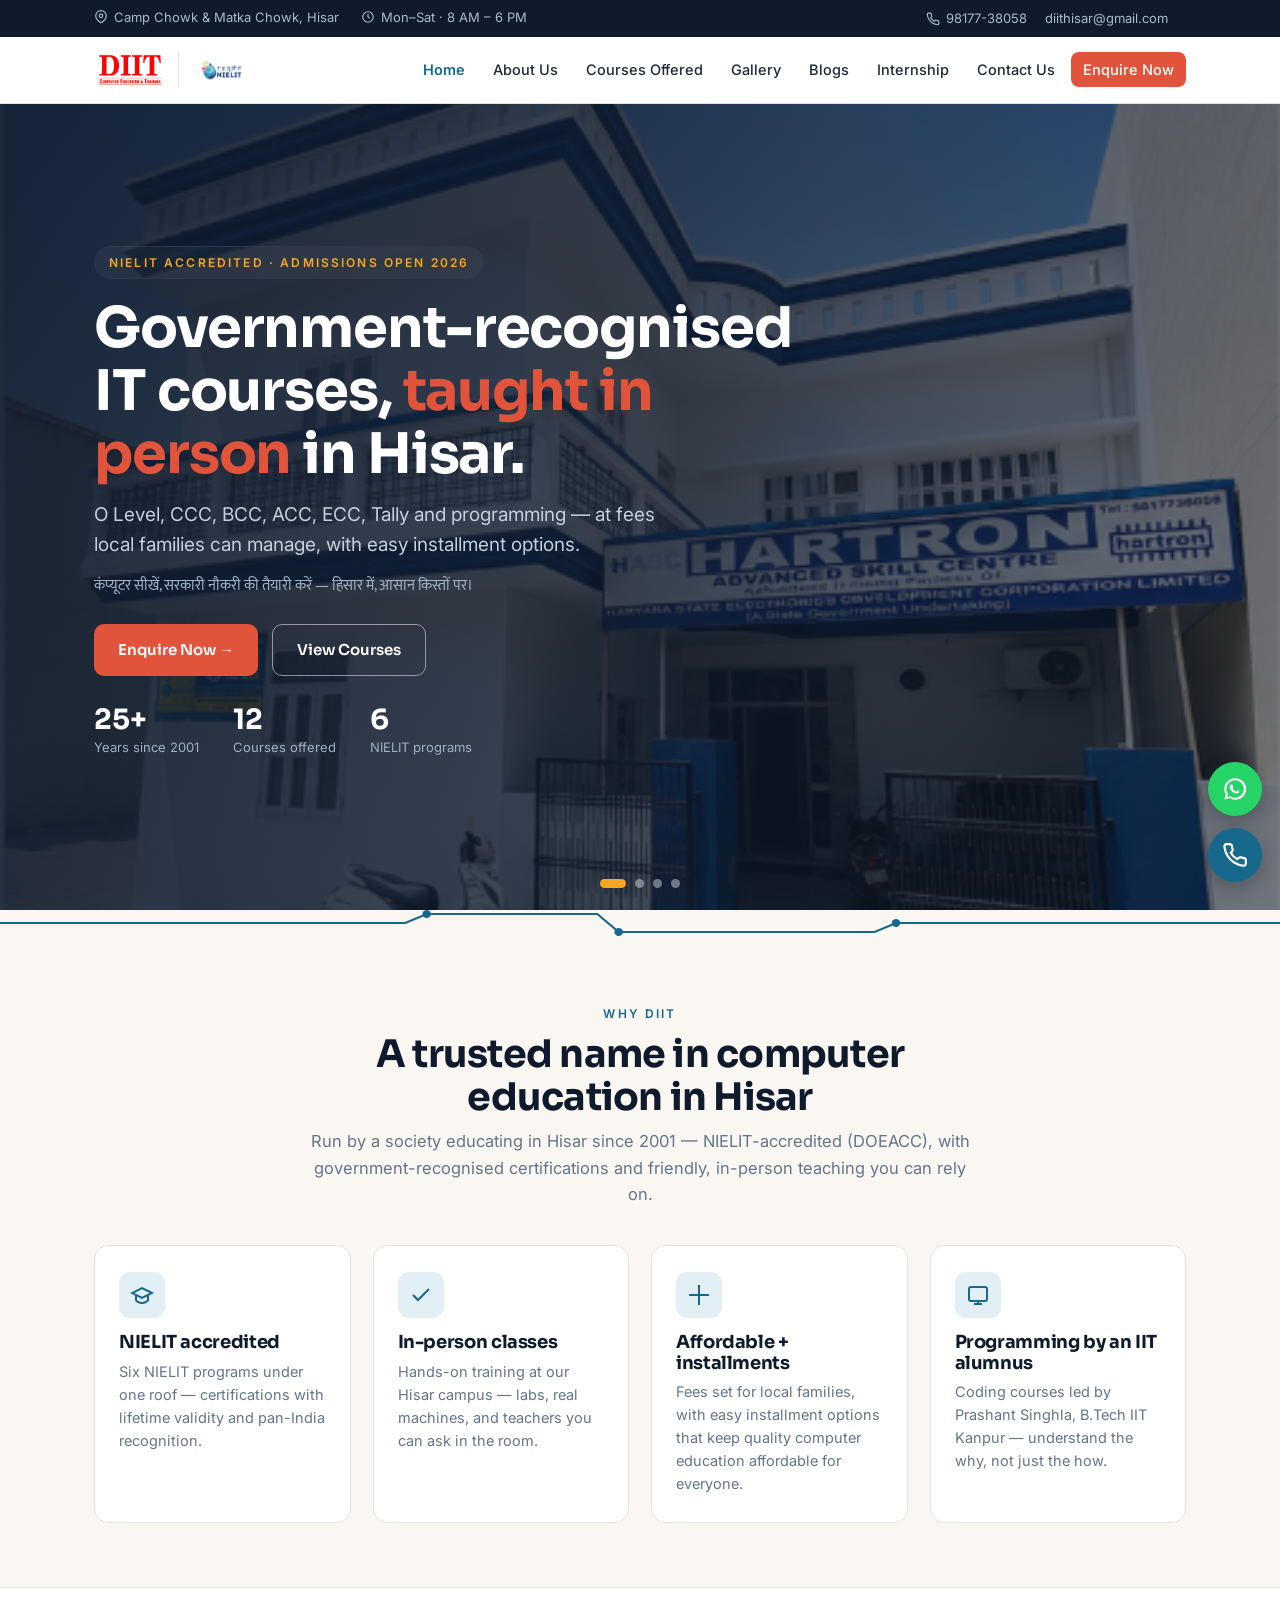
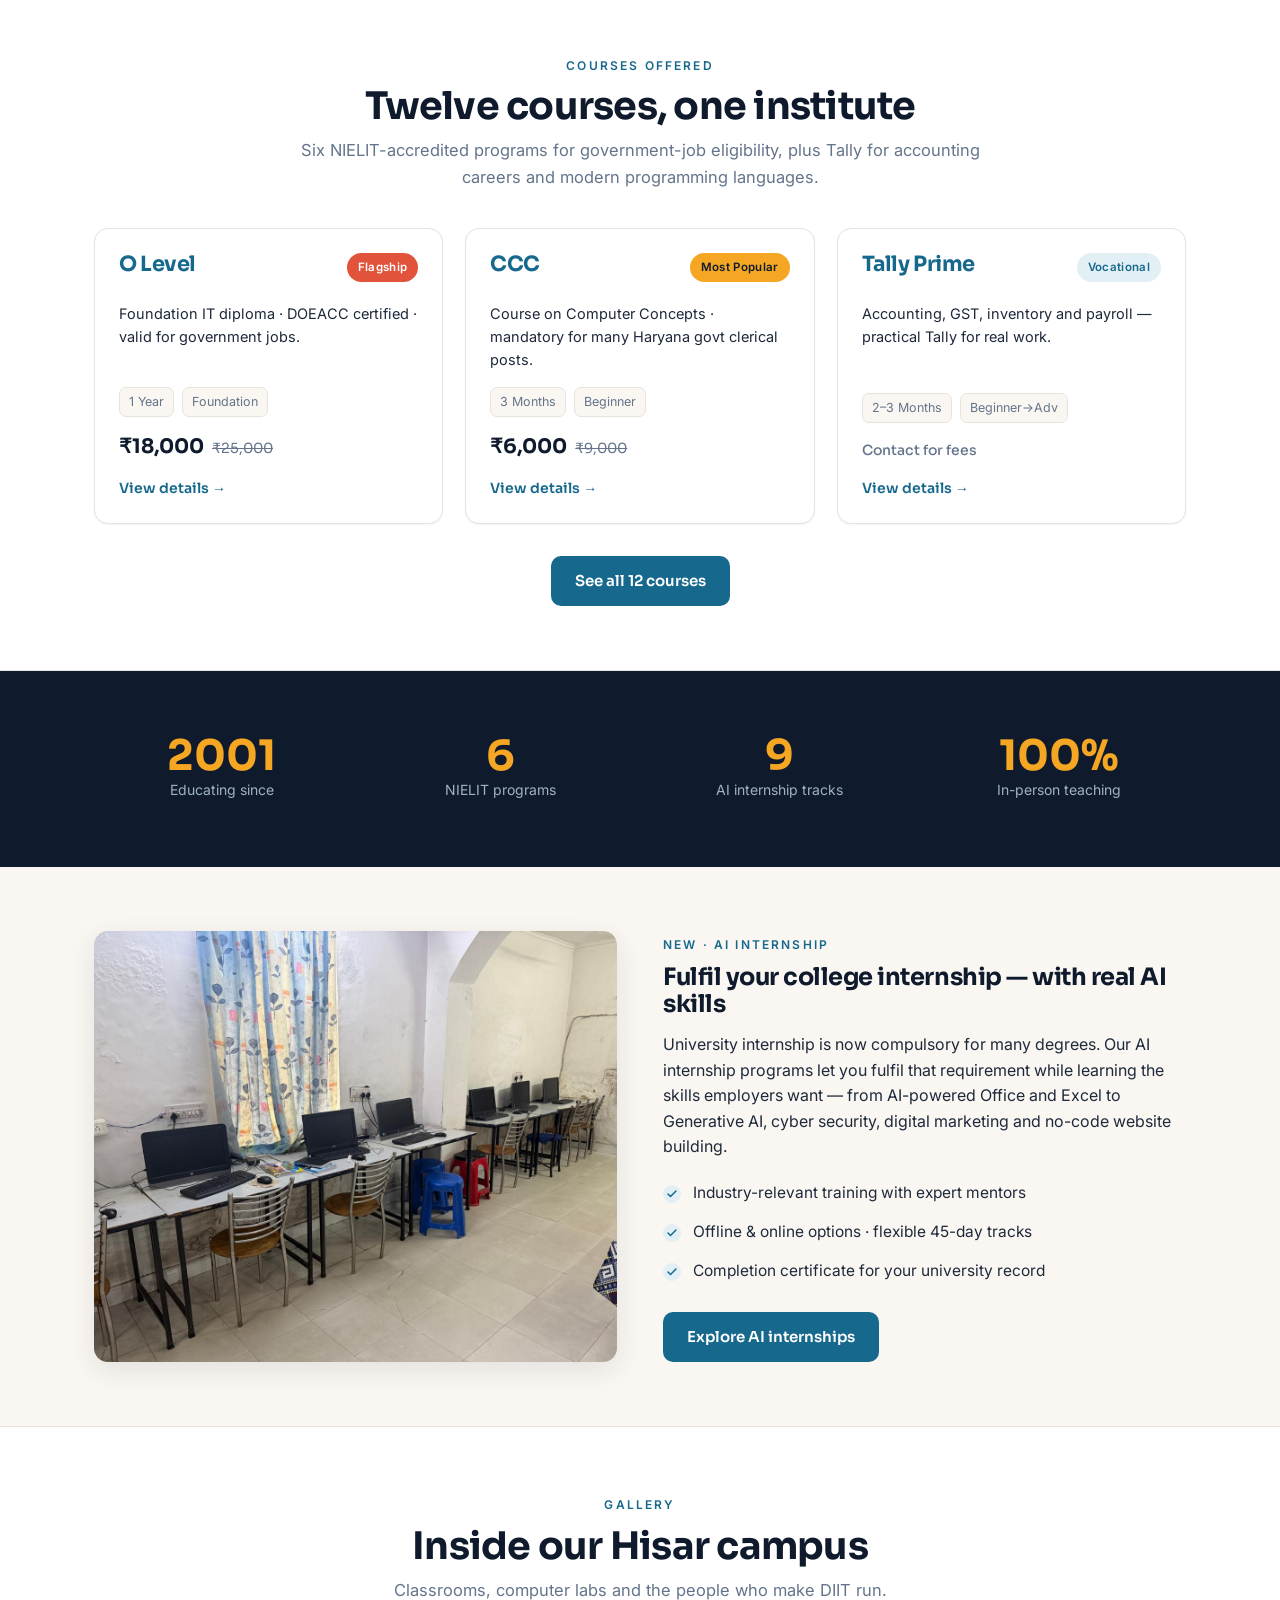
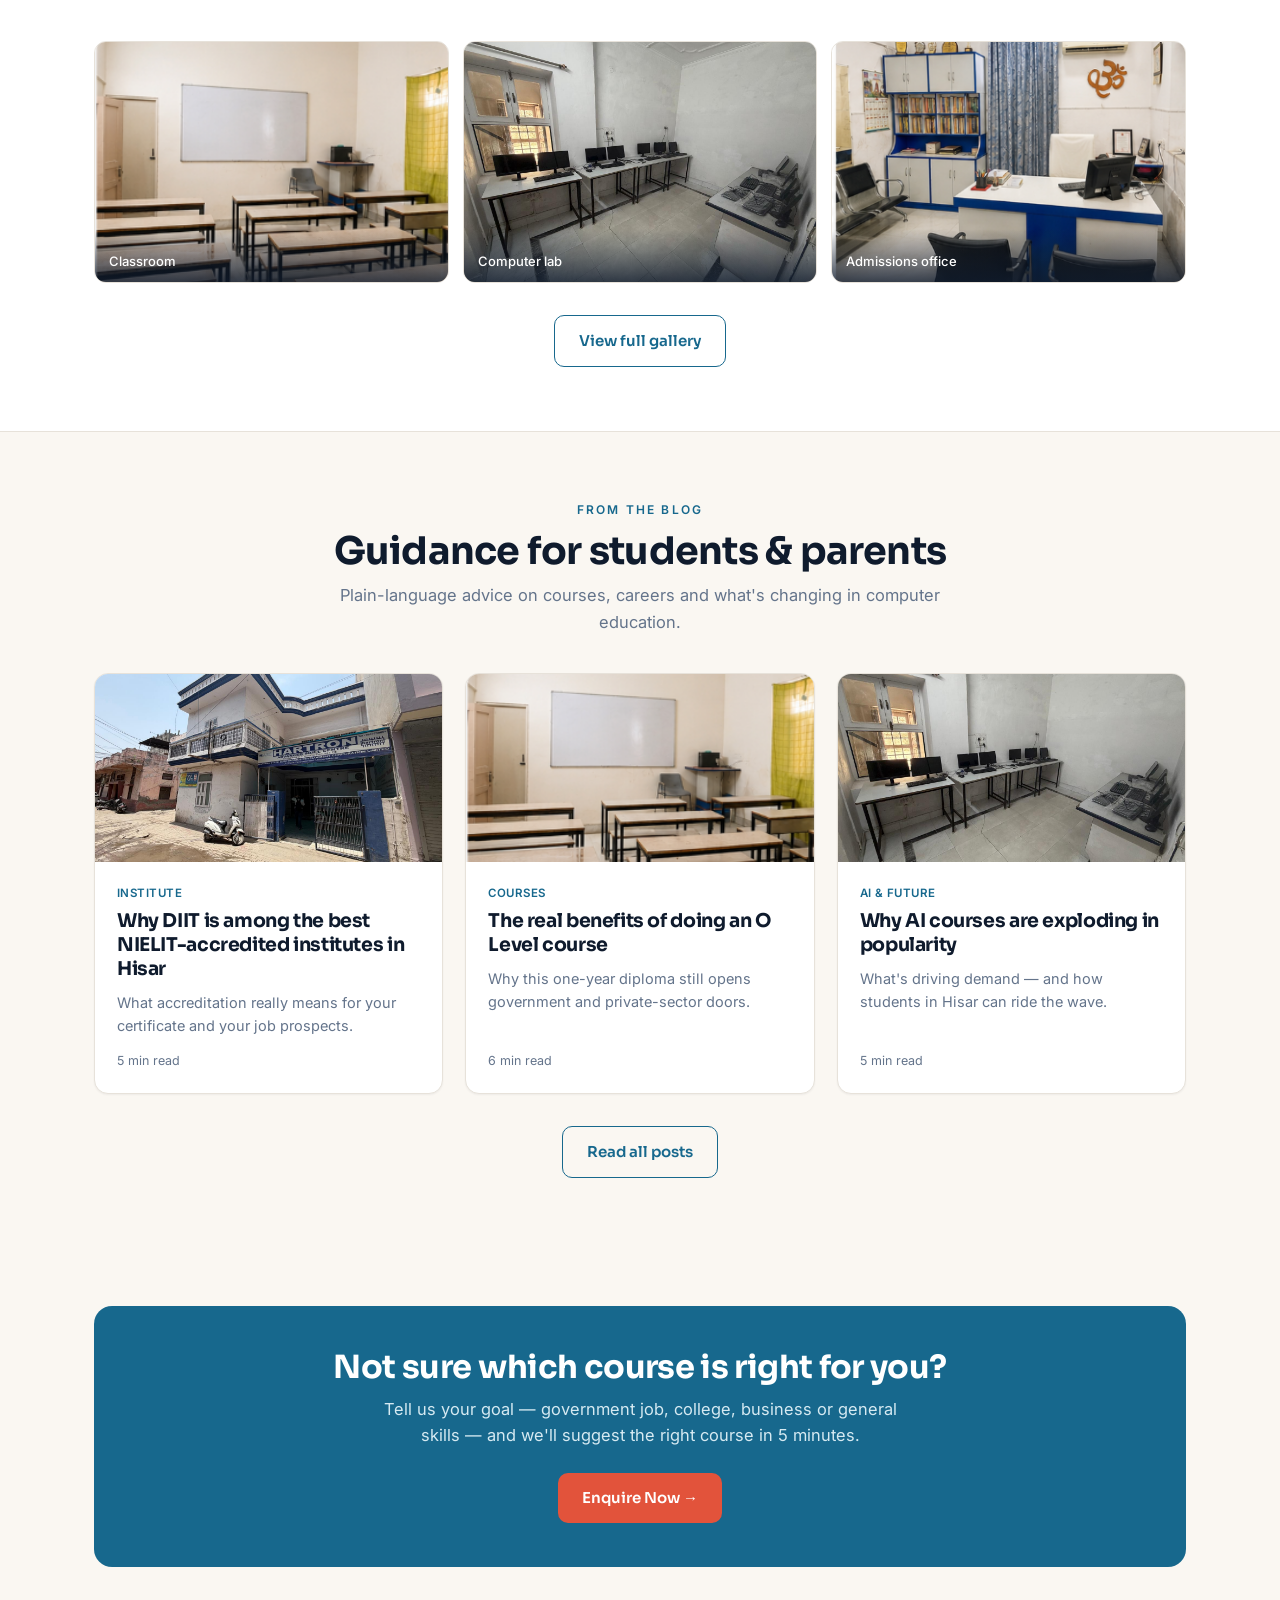
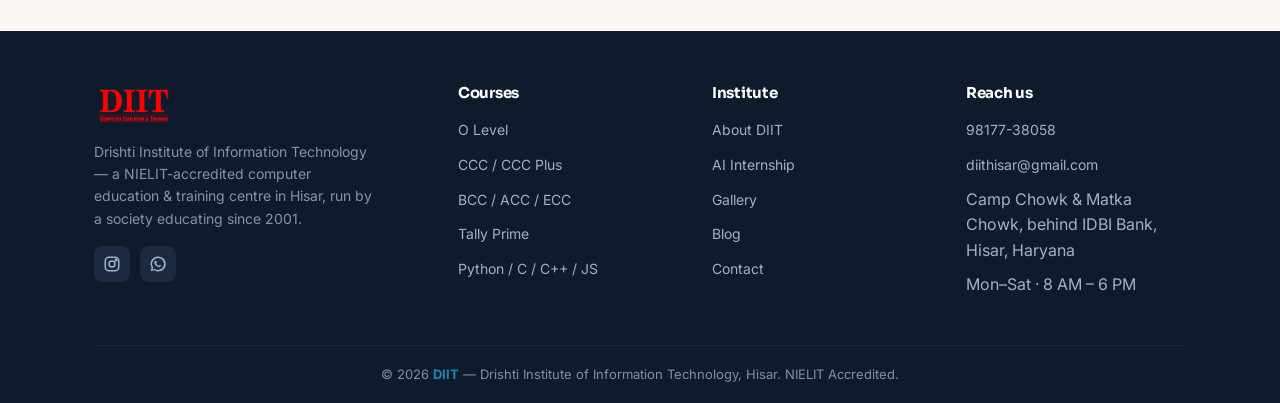
==== commit 77aa992e: "Add NIELIT logo, keyword SEO, positive copy, real map" ====
--- a/index.html
+++ b/index.html
@@ -4,8 +4,8 @@
 <meta charset="UTF-8">
 <meta name="viewport" content="width=device-width, initial-scale=1.0">
 <title>DIIT Hisar — NIELIT-Accredited Computer Institute | O Level, CCC, Tally, Programming</title>
-<meta name="description" content="Drishti Institute of Information Technology (DIIT), Hisar — a NIELIT-accredited computer training institute since 2001. O Level, CCC, BCC, ACC, ECC, Tally and programming courses with in-person classes and easy installments. Enquire now: 98177-38058.">
-<meta name="keywords" content="DIIT Hisar, computer institute Hisar, NIELIT institute Hisar, O Level course Hisar, CCC course Hisar, Tally classes Hisar, computer courses Haryana, AI internship Hisar">
+<meta name="description" content="Drishti Institute of Information Technology (DIIT), Hisar — a NIELIT-accredited (DOEACC) computer institute since 2001. O Level, CCC, computer courses, Tally and programming, plus AI courses, cyber security and digital marketing. In-person computer education with easy installments. Enquire: 98177-38058.">
+<meta name="keywords" content="DIIT Hisar, NIELIT institute Hisar, DOEACC, O Level course Hisar, CCC course Hisar, computer courses Hisar, AI courses Hisar, cyber security course, digital marketing course, computer education, best computer institute in Hisar">
 <meta name="author" content="Drishti Institute of Information Technology">
 <meta name="robots" content="index, follow">
 <link rel="canonical" href="https://diithisar.in/">
@@ -71,9 +71,9 @@
 <header class="site-header">
   <nav class="nav" aria-label="Primary">
     <a class="brand" href="index.html" aria-label="DIIT home">
-      <img src="assets/logos/diit.png" alt="DIIT logo">
+      <img src="assets/logos/diit.png" alt="DIIT Hisar — Computer Education &amp; Training logo" class="logo-diit">
       <span class="bsep"></span>
-      <span class="btxt"><b>DIIT</b><small>Hisar · since 2001</small></span>
+      <img src="assets/logos/nielit.png" alt="NIELIT accredited — National Institute of Electronics &amp; IT" class="logo-nielit">
     </a>
     <button class="nav-toggle" aria-label="Toggle menu" aria-expanded="false"><span></span><span></span><span></span></button>
     <ul class="nav-links">
@@ -124,8 +124,8 @@
   <div class="wrap">
     <div class="section-head center">
       <span class="kicker">Why DIIT</span>
-      <h2>A real institute, not a webinar funnel</h2>
-      <p>Run by a society educating in Hisar since 2001, with government-recognised certifications and teaching you can actually sit in a room for.</p>
+      <h2>A trusted name in computer education in Hisar</h2>
+      <p>Run by a society educating in Hisar since 2001 — NIELIT-accredited (DOEACC), with government-recognised certifications and friendly, in-person teaching you can rely on.</p>
     </div>
     <div class="grid grid-4">
       <div class="feature">
@@ -141,7 +141,7 @@
       <div class="feature">
         <div class="ico"><svg viewBox="0 0 24 24" fill="none" stroke="currentColor" stroke-width="2"><path d="M12 2v20M2 12h20"/></svg></div>
         <h3>Affordable + installments</h3>
-        <p>Fees set for local families, with installment options so cost never blocks a government-job start.</p>
+        <p>Fees set for local families, with easy installment options that keep quality computer education affordable for everyone.</p>
       </div>
       <div class="feature">
         <div class="ico"><svg viewBox="0 0 24 24" fill="none" stroke="currentColor" stroke-width="2"><rect x="3" y="4" width="18" height="14" rx="2"/><path d="M8 21h8M12 18v3"/></svg></div>
@@ -207,7 +207,7 @@
       <div class="stext">
         <span class="kicker">New · AI Internship</span>
         <h2>Fulfil your college internship — with real AI skills</h2>
-        <p>University internship is now compulsory for many degrees. Our AI internship programs let you tick that box while actually learning tools employers want — from AI-powered Office and Excel to Generative AI and no-code website building.</p>
+        <p>University internship is now compulsory for many degrees. Our AI internship programs let you fulfil that requirement while learning the skills employers want — from AI-powered Office and Excel to Generative AI, cyber security, digital marketing and no-code website building.</p>
         <ul class="checklist">
           <li>Industry-relevant training with expert mentors</li>
           <li>Offline &amp; online options · flexible 45-day tracks</li>
--- a/assets/css/styles.css
+++ b/assets/css/styles.css
@@ -53,8 +53,10 @@
 .site-header{position:sticky;top:0;z-index:900;background:rgba(255,255,255,.96);backdrop-filter:blur(8px);border-bottom:1px solid var(--line)}
 .nav{display:flex;align-items:center;justify-content:space-between;gap:18px;padding:10px 24px;max-width:var(--maxw);margin:0 auto}
 .brand{display:flex;align-items:center;gap:12px;flex:none}
-.brand img{height:46px;width:auto}
-.brand .bsep{width:1px;height:34px;background:var(--line)}
+.brand img{width:auto;display:block}
+.brand .logo-diit{height:38px}
+.brand .logo-nielit{height:46px}
+.brand .bsep{width:1px;height:36px;background:var(--line)}
 .brand .btxt b{font-family:'Sora';font-weight:700;color:var(--teal);font-size:19px;display:block;line-height:1}
 .brand .btxt small{font-size:10.5px;letter-spacing:.04em;color:var(--mist);text-transform:uppercase}
 .nav-links{display:flex;align-items:center;gap:4px;list-style:none;flex-wrap:wrap}
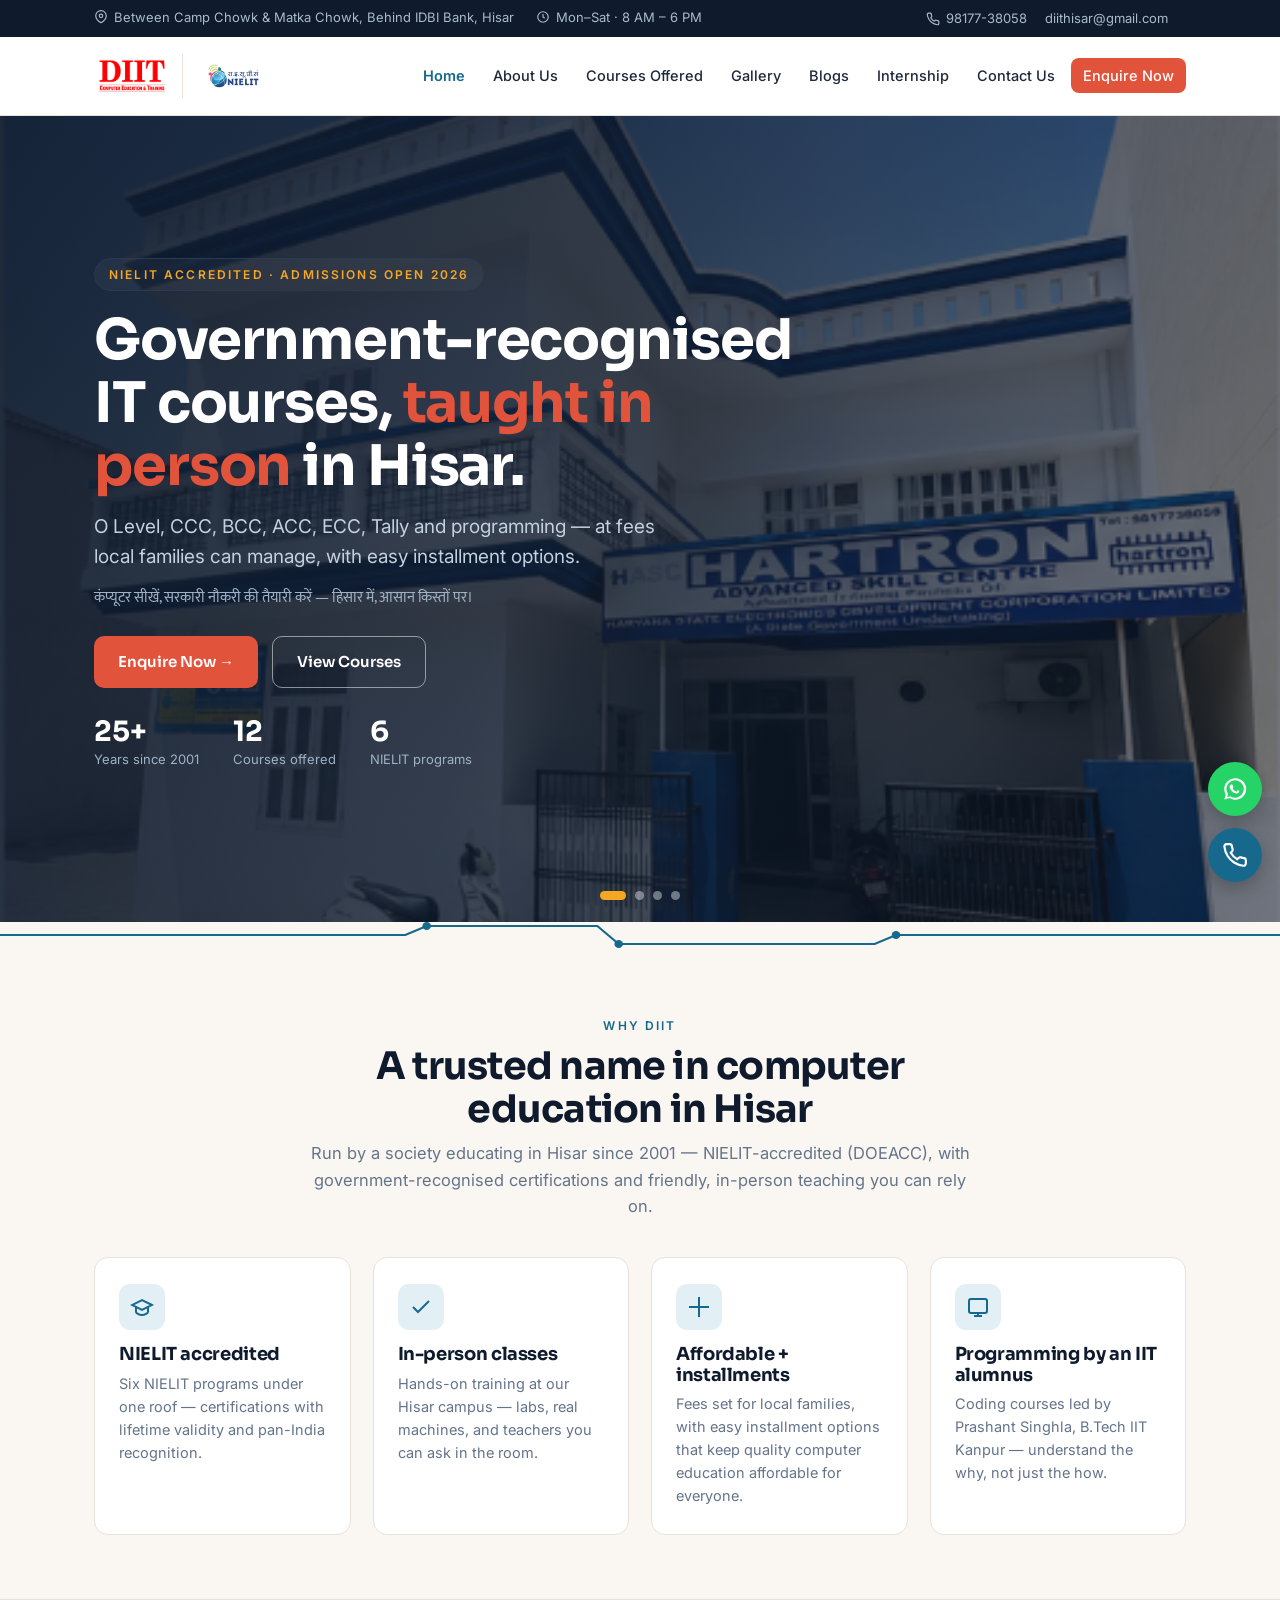
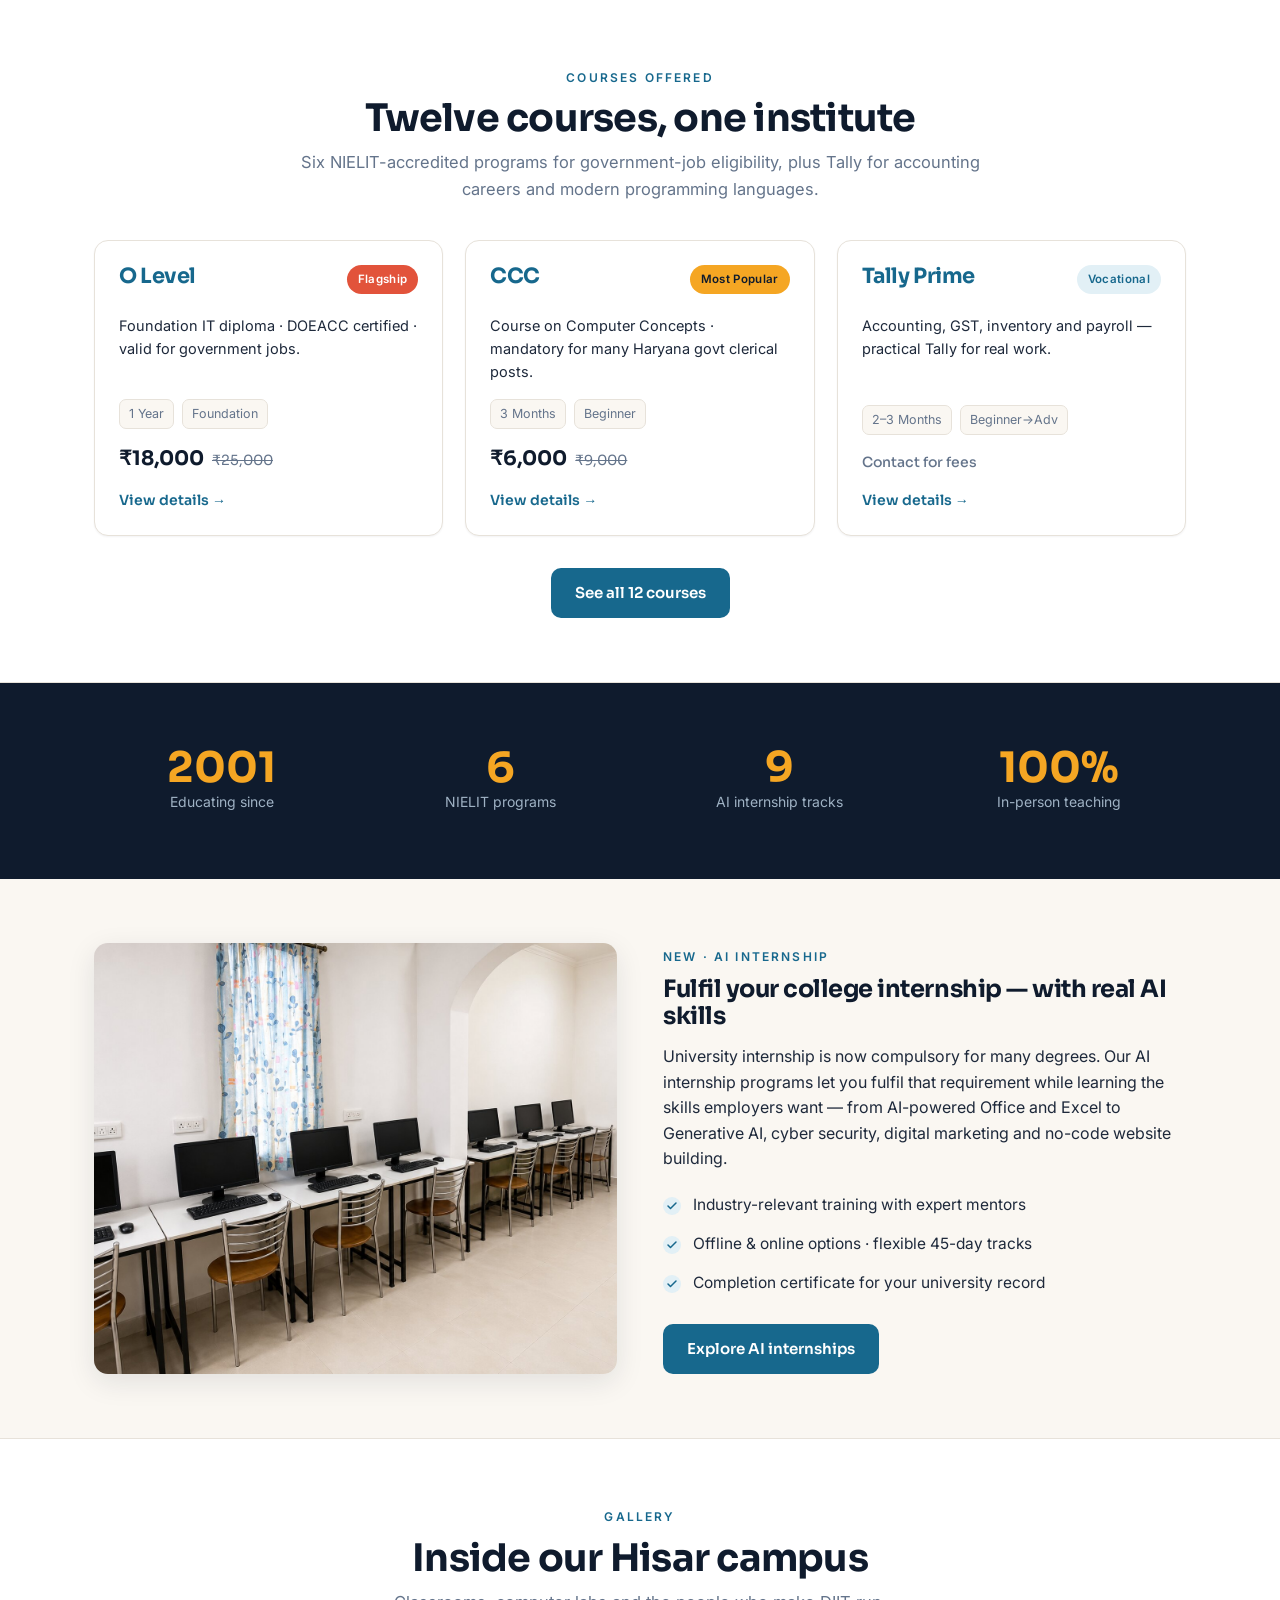
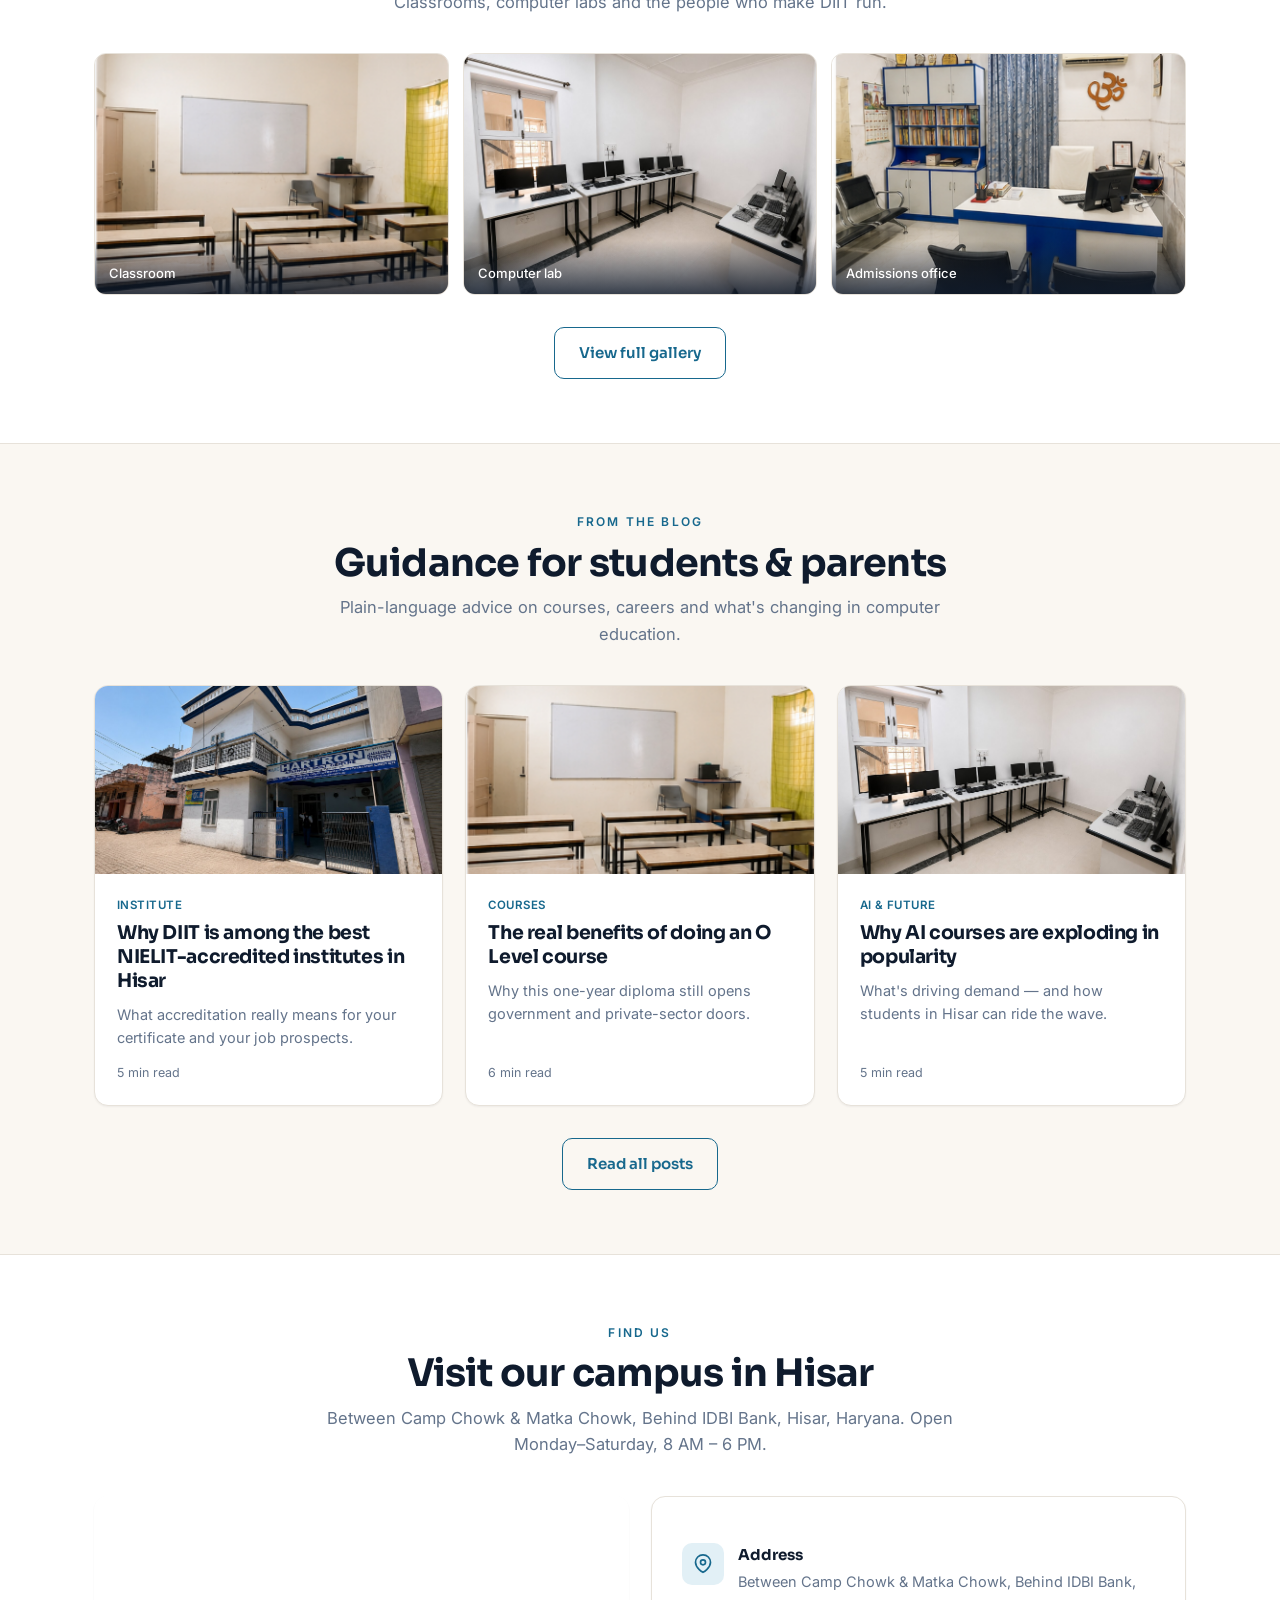
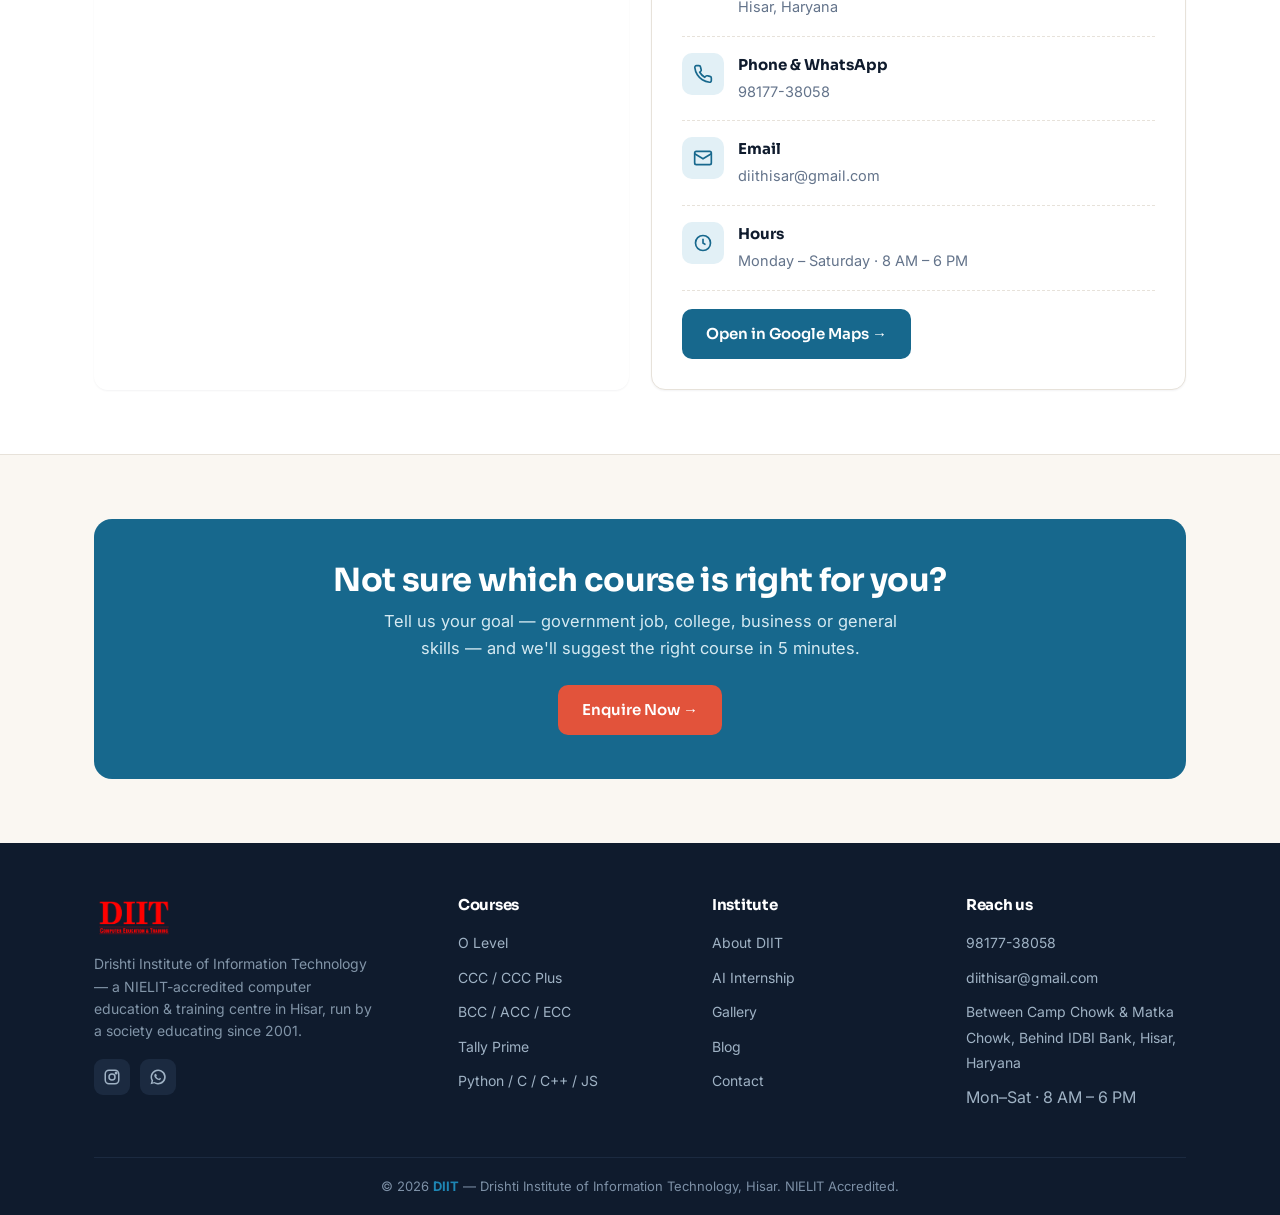
==== commit 4d36cf81: "Bigger NIELIT logo, full address, clickable Google Maps links, homepage map" ====
--- a/index.html
+++ b/index.html
@@ -3,7 +3,7 @@
 <head>
 <meta charset="UTF-8">
 <meta name="viewport" content="width=device-width, initial-scale=1.0">
-<title>DIIT Hisar — NIELIT-Accredited Computer Institute | O Level, CCC, Tally, Programming</title>
+<title>DIIT Hisar — NIELIT-Accredited Computer Institute | O Level, CCC, Computer Courses</title>
 <meta name="description" content="Drishti Institute of Information Technology (DIIT), Hisar — a NIELIT-accredited (DOEACC) computer institute since 2001. O Level, CCC, computer courses, Tally and programming, plus AI courses, cyber security and digital marketing. In-person computer education with easy installments. Enquire: 98177-38058.">
 <meta name="keywords" content="DIIT Hisar, NIELIT institute Hisar, DOEACC, O Level course Hisar, CCC course Hisar, computer courses Hisar, AI courses Hisar, cyber security course, digital marketing course, computer education, best computer institute in Hisar">
 <meta name="author" content="Drishti Institute of Information Technology">
@@ -13,7 +13,7 @@
 <!-- Open Graph -->
 <meta property="og:type" content="website">
 <meta property="og:title" content="DIIT Hisar — NIELIT-Accredited Computer Institute since 2001">
-<meta property="og:description" content="O Level, CCC, BCC, ACC, ECC, Tally and programming — government-recognised computer courses in Hisar with in-person classes and easy installments.">
+<meta property="og:description" content="O Level, CCC, computer courses, Tally and programming, plus AI courses, cyber security and digital marketing — computer education in Hisar with easy installments.">
 <meta property="og:url" content="https://diithisar.in/">
 <meta property="og:image" content="https://diithisar.in/assets/images/building.jpg">
 <meta property="og:locale" content="en_IN">
@@ -35,16 +35,17 @@
   "url": "https://diithisar.in/",
   "logo": "https://diithisar.in/assets/logos/diit.png",
   "foundingDate": "2001",
-  "description": "NIELIT-accredited computer training institute in Hisar offering O Level, CCC, BCC, ACC, ECC, Tally and programming courses.",
+  "description": "NIELIT-accredited (DOEACC) computer institute in Hisar offering O Level, CCC, BCC, ACC, ECC, Tally, programming and AI courses.",
   "telephone": "+91-98177-38058",
   "email": "diithisar@gmail.com",
   "address": {
     "@type": "PostalAddress",
-    "streetAddress": "Camp Chowk & Matka Chowk, behind IDBI Bank",
+    "streetAddress": "Between Camp Chowk & Matka Chowk, Behind IDBI Bank",
     "addressLocality": "Hisar",
     "addressRegion": "Haryana",
     "addressCountry": "IN"
   },
+  "hasMap": "https://www.google.com/maps/place/Drishti+Institute+of+Information+Technology/@29.1478288,75.7250605,17z",
   "openingHours": "Mo-Sa 08:00-18:00",
   "sameAs": ["https://www.instagram.com/diit.india/"]
 }
@@ -57,7 +58,7 @@
 <div class="topbar">
   <div class="wrap">
     <div class="tb-left">
-      <span><svg viewBox="0 0 24 24" fill="none" stroke="currentColor" stroke-width="2"><path d="M21 10c0 7-9 12-9 12s-9-5-9-12a9 9 0 0 1 18 0z"/><circle cx="12" cy="10" r="3"/></svg> Camp Chowk &amp; Matka Chowk, Hisar</span>
+      <span><svg viewBox="0 0 24 24" fill="none" stroke="currentColor" stroke-width="2"><path d="M21 10c0 7-9 12-9 12s-9-5-9-12a9 9 0 0 1 18 0z"/><circle cx="12" cy="10" r="3"/></svg> <a href="https://www.google.com/maps/place/Drishti+Institute+of+Information+Technology/@29.1478288,75.7250605,17z" target="_blank" rel="noopener">Between Camp Chowk &amp; Matka Chowk, Behind IDBI Bank, Hisar</a></span>
       <span><svg viewBox="0 0 24 24" fill="none" stroke="currentColor" stroke-width="2"><circle cx="12" cy="12" r="9"/><path d="M12 7v5l3 2"/></svg> Mon–Sat · 8 AM – 6 PM</span>
     </div>
     <div class="tb-right">
@@ -161,21 +162,21 @@
       <p>Six NIELIT-accredited programs for government-job eligibility, plus Tally for accounting careers and modern programming languages.</p>
     </div>
     <div class="grid grid-3">
-      <div class="card course-card"><div class="card-pad course-card">
+      <div class="card"><div class="card-pad course-card">
         <div class="cc-top"><h3>O Level</h3><span class="badge badge-new">Flagship</span></div>
         <p class="cc-desc">Foundation IT diploma · DOEACC certified · valid for government jobs.</p>
         <div class="cc-meta"><span class="m">1 Year</span><span class="m">Foundation</span></div>
         <div class="cc-fee"><span class="now">₹18,000</span><span class="was">₹25,000</span></div>
         <a class="cc-link" href="courses.html#nielit">View details →</a>
       </div></div>
-      <div class="card course-card"><div class="card-pad course-card">
+      <div class="card"><div class="card-pad course-card">
         <div class="cc-top"><h3>CCC</h3><span class="badge badge-amber">Most Popular</span></div>
         <p class="cc-desc">Course on Computer Concepts · mandatory for many Haryana govt clerical posts.</p>
         <div class="cc-meta"><span class="m">3 Months</span><span class="m">Beginner</span></div>
         <div class="cc-fee"><span class="now">₹6,000</span><span class="was">₹9,000</span></div>
         <a class="cc-link" href="courses.html#nielit">View details →</a>
       </div></div>
-      <div class="card course-card"><div class="card-pad course-card">
+      <div class="card"><div class="card-pad course-card">
         <div class="cc-top"><h3>Tally Prime</h3><span class="badge badge-teal">Vocational</span></div>
         <p class="cc-desc">Accounting, GST, inventory and payroll — practical Tally for real work.</p>
         <div class="cc-meta"><span class="m">2–3 Months</span><span class="m">Beginner→Adv</span></div>
@@ -262,6 +263,39 @@
   </div>
 </section>
 
+<!-- LOCATION -->
+<section class="bg-paper">
+  <div class="wrap">
+    <div class="section-head center">
+      <span class="kicker">Find Us</span>
+      <h2>Visit our campus in Hisar</h2>
+      <p>Between Camp Chowk &amp; Matka Chowk, Behind IDBI Bank, Hisar, Haryana. Open Monday–Saturday, 8 AM – 6 PM.</p>
+    </div>
+    <div class="grid grid-2" style="align-items:stretch">
+      <iframe class="map-embed" style="height:100%;min-height:360px" title="Drishti Institute of Information Technology (DIIT) location, Hisar" src="https://www.google.com/maps/embed?pb=!1m18!1m12!1m3!1d267.33250483083646!2d75.72506051475644!3d29.147828827606567!2m3!1f0!2f0!3f0!3m2!1i1024!2i768!4f13.1!3m3!1m2!1s0x391233a39074f051%3A0x2321d54e0318774d!2sDrishti%20Institute%20of%20Information%20Technology!5e0!3m2!1sen!2sin!4v1782803082103!5m2!1sen!2sin" allowfullscreen="" loading="lazy" referrerpolicy="strict-origin-when-cross-origin"></iframe>
+      <div class="form-card">
+        <div class="info-row">
+          <span class="ir-ico"><svg viewBox="0 0 24 24" fill="none" stroke="currentColor" stroke-width="2"><path d="M21 10c0 7-9 12-9 12s-9-5-9-12a9 9 0 0 1 18 0z"/><circle cx="12" cy="10" r="3"/></svg></span>
+          <div><b>Address</b><a href="https://www.google.com/maps/place/Drishti+Institute+of+Information+Technology/@29.1478288,75.7250605,17z" target="_blank" rel="noopener">Between Camp Chowk &amp; Matka Chowk, Behind IDBI Bank, Hisar, Haryana</a></div>
+        </div>
+        <div class="info-row">
+          <span class="ir-ico"><svg viewBox="0 0 24 24" fill="none" stroke="currentColor" stroke-width="2"><path d="M22 16.9v3a2 2 0 0 1-2.2 2 19.8 19.8 0 0 1-8.6-3 19.5 19.5 0 0 1-6-6 19.8 19.8 0 0 1-3-8.6A2 2 0 0 1 4.1 2h3a2 2 0 0 1 2 1.7c.1 1 .4 2 .7 2.9a2 2 0 0 1-.5 2.1L8.1 9.9a16 16 0 0 0 6 6l1.2-1.2a2 2 0 0 1 2.1-.5c.9.3 1.9.6 2.9.7a2 2 0 0 1 1.7 2z"/></svg></span>
+          <div><b>Phone &amp; WhatsApp</b><a href="tel:+919817738058">98177-38058</a></div>
+        </div>
+        <div class="info-row">
+          <span class="ir-ico"><svg viewBox="0 0 24 24" fill="none" stroke="currentColor" stroke-width="2"><rect x="2" y="4" width="20" height="16" rx="2"/><path d="M22 7l-10 6L2 7"/></svg></span>
+          <div><b>Email</b><a href="mailto:diithisar@gmail.com">diithisar@gmail.com</a></div>
+        </div>
+        <div class="info-row">
+          <span class="ir-ico"><svg viewBox="0 0 24 24" fill="none" stroke="currentColor" stroke-width="2"><circle cx="12" cy="12" r="9"/><path d="M12 7v5l3 2"/></svg></span>
+          <div><b>Hours</b><span>Monday – Saturday · 8 AM – 6 PM</span></div>
+        </div>
+        <a href="https://www.google.com/maps/place/Drishti+Institute+of+Information+Technology/@29.1478288,75.7250605,17z" target="_blank" rel="noopener" class="btn btn-primary" style="margin-top:18px">Open in Google Maps →</a>
+      </div>
+    </div>
+  </div>
+</section>
+
 <!-- CTA BANNER -->
 <section>
   <div class="wrap">
@@ -312,7 +346,7 @@
         <ul>
           <li><a href="tel:+919817738058">98177-38058</a></li>
           <li><a href="mailto:diithisar@gmail.com">diithisar@gmail.com</a></li>
-          <li>Camp Chowk &amp; Matka Chowk, behind IDBI Bank, Hisar, Haryana</li>
+          <li><a href="https://www.google.com/maps/place/Drishti+Institute+of+Information+Technology/@29.1478288,75.7250605,17z" target="_blank" rel="noopener">Between Camp Chowk &amp; Matka Chowk, Behind IDBI Bank, Hisar, Haryana</a></li>
           <li>Mon–Sat · 8 AM – 6 PM</li>
         </ul>
       </div>
--- a/assets/css/styles.css
+++ b/assets/css/styles.css
@@ -54,9 +54,9 @@
 .nav{display:flex;align-items:center;justify-content:space-between;gap:18px;padding:10px 24px;max-width:var(--maxw);margin:0 auto}
 .brand{display:flex;align-items:center;gap:12px;flex:none}
 .brand img{width:auto;display:block}
-.brand .logo-diit{height:38px}
-.brand .logo-nielit{height:46px}
-.brand .bsep{width:1px;height:36px;background:var(--line)}
+.brand .logo-diit{height:40px}
+.brand .logo-nielit{height:58px}
+.brand .bsep{width:1px;height:44px;background:var(--line)}
 .brand .btxt b{font-family:'Sora';font-weight:700;color:var(--teal);font-size:19px;display:block;line-height:1}
 .brand .btxt small{font-size:10.5px;letter-spacing:.04em;color:var(--mist);text-transform:uppercase}
 .nav-links{display:flex;align-items:center;gap:4px;list-style:none;flex-wrap:wrap}
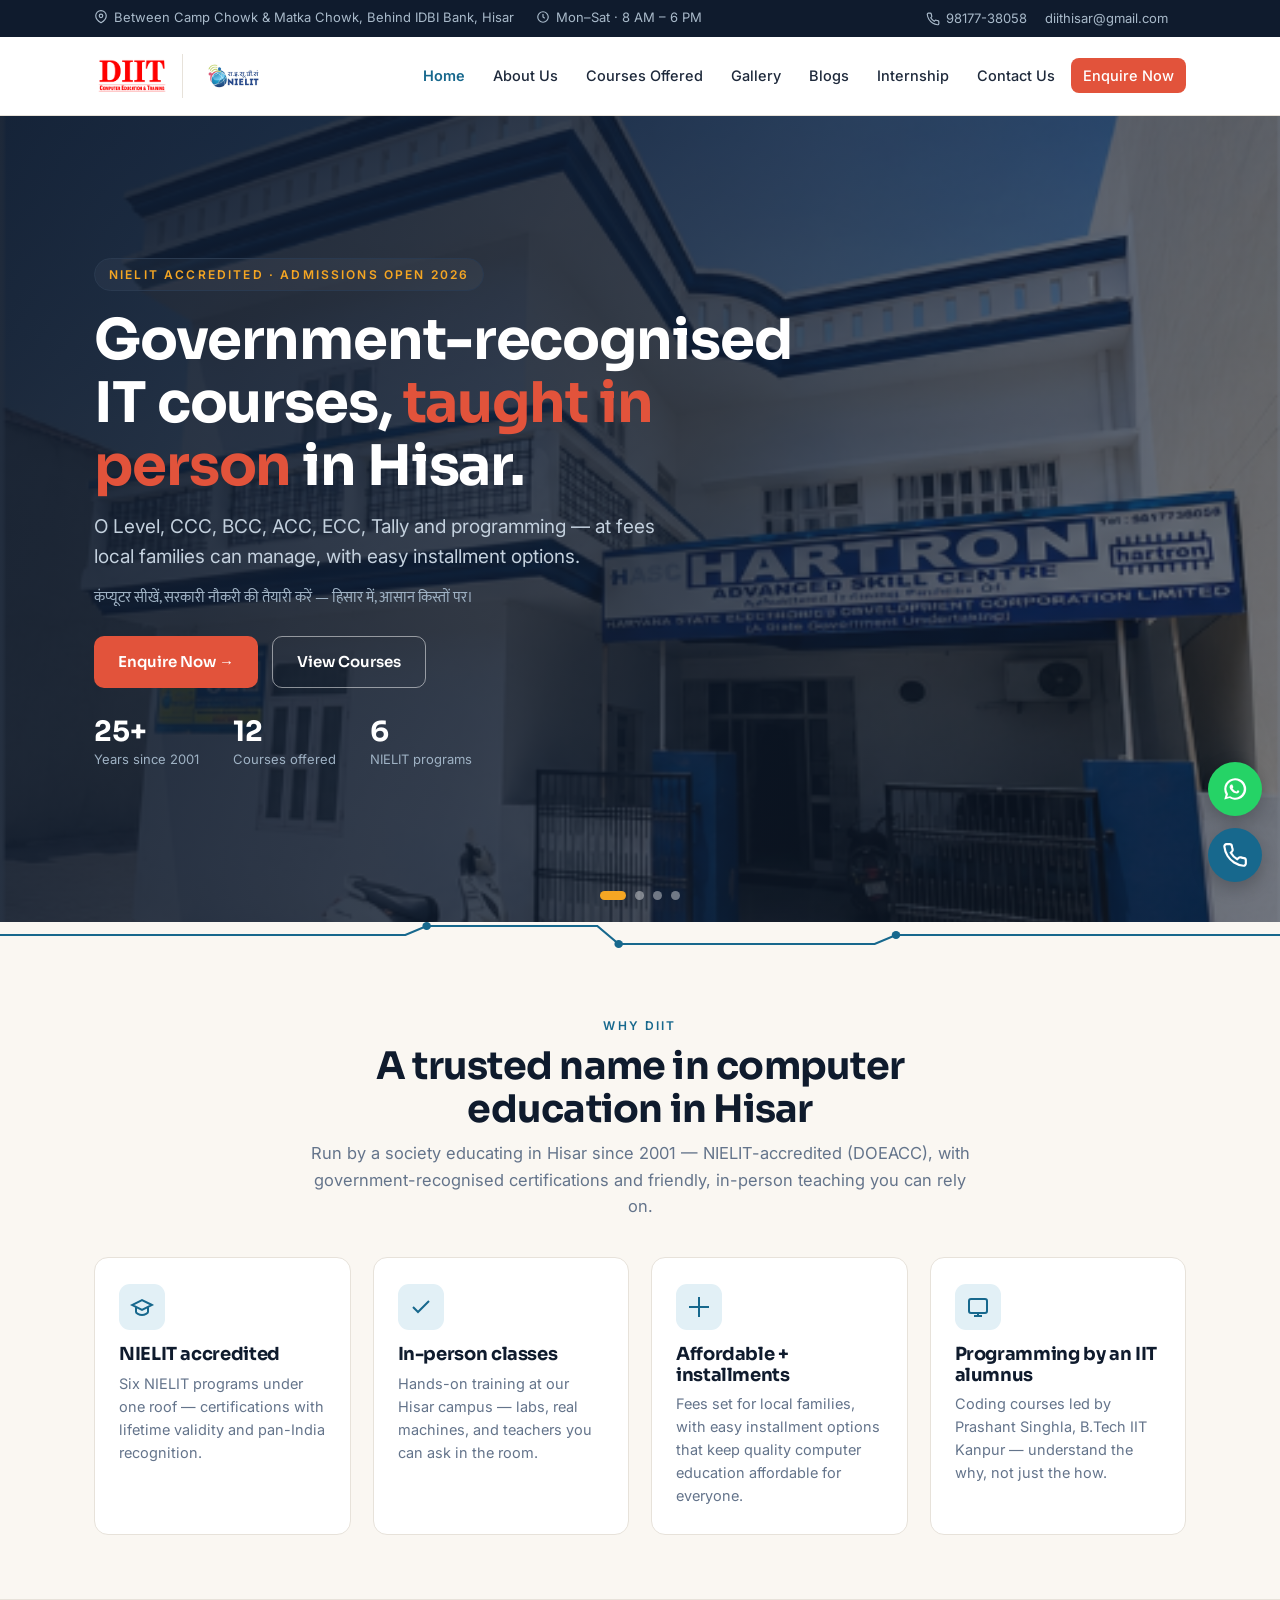
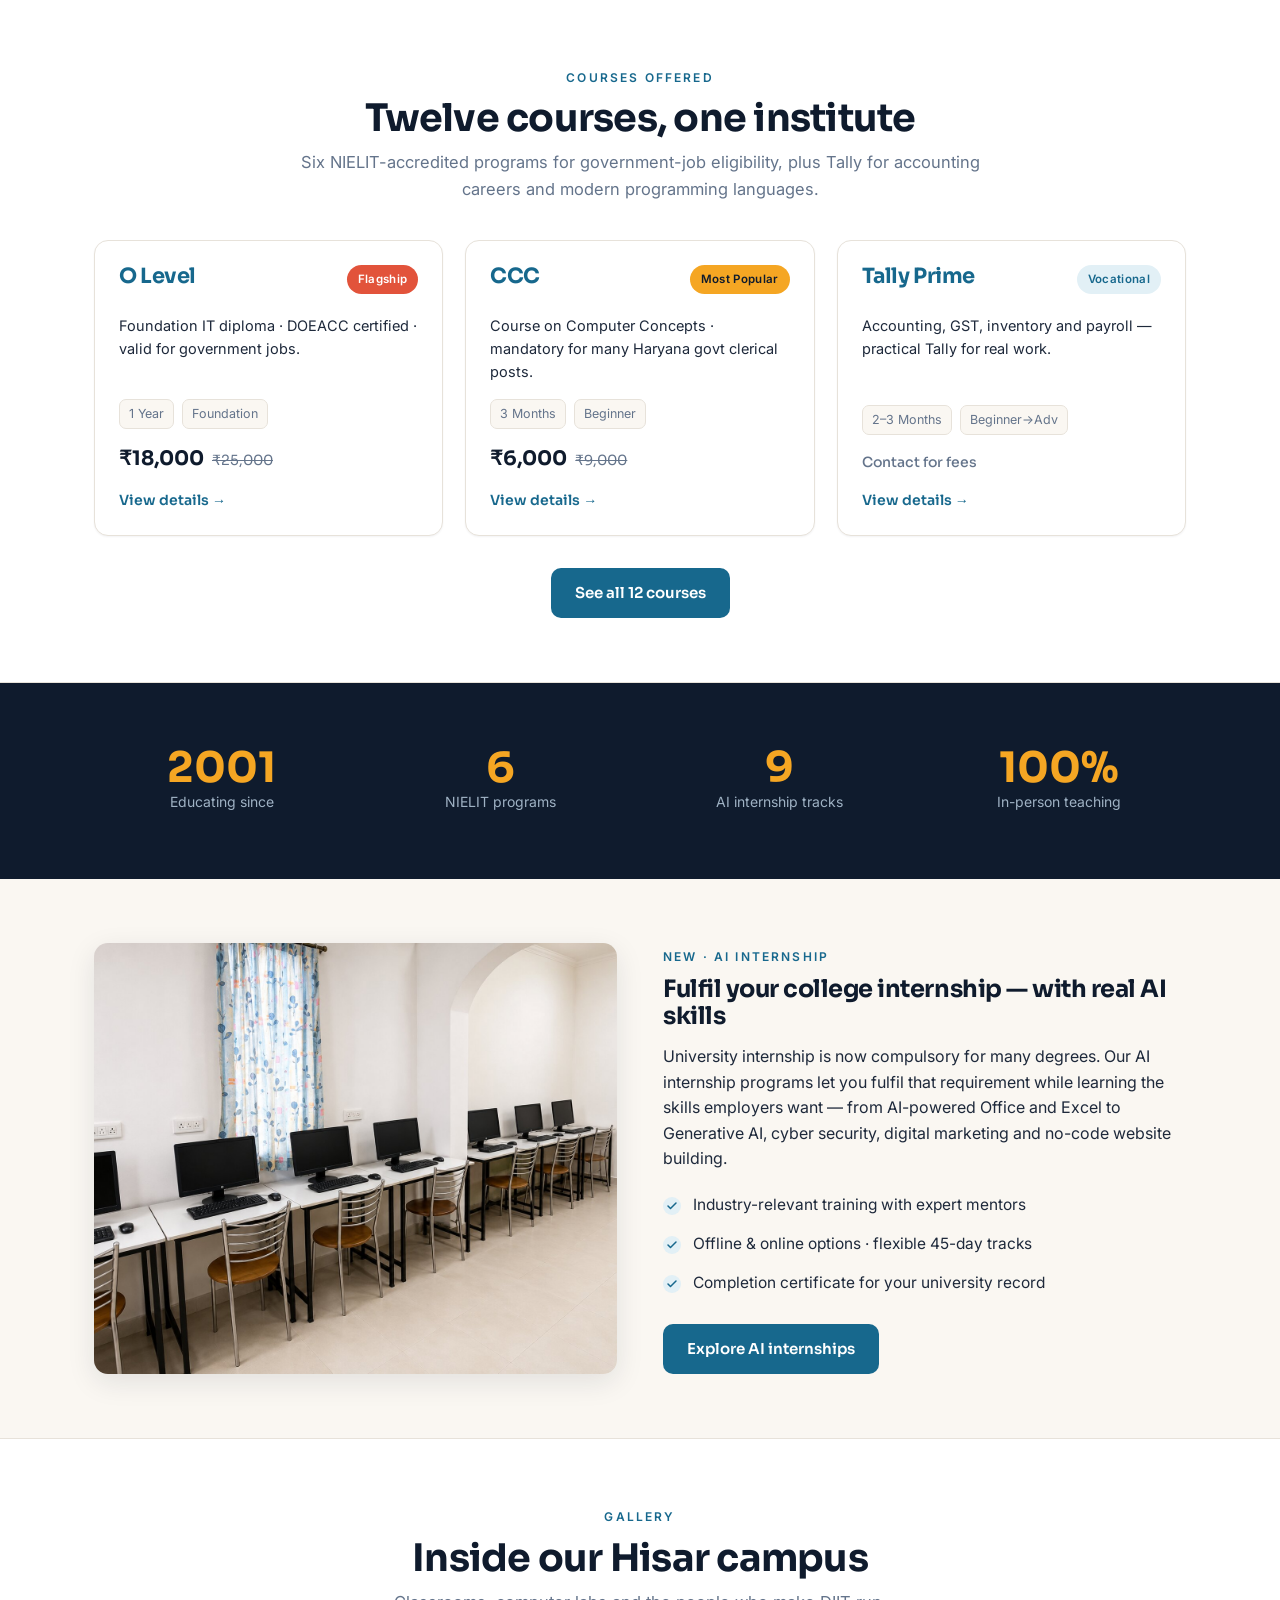
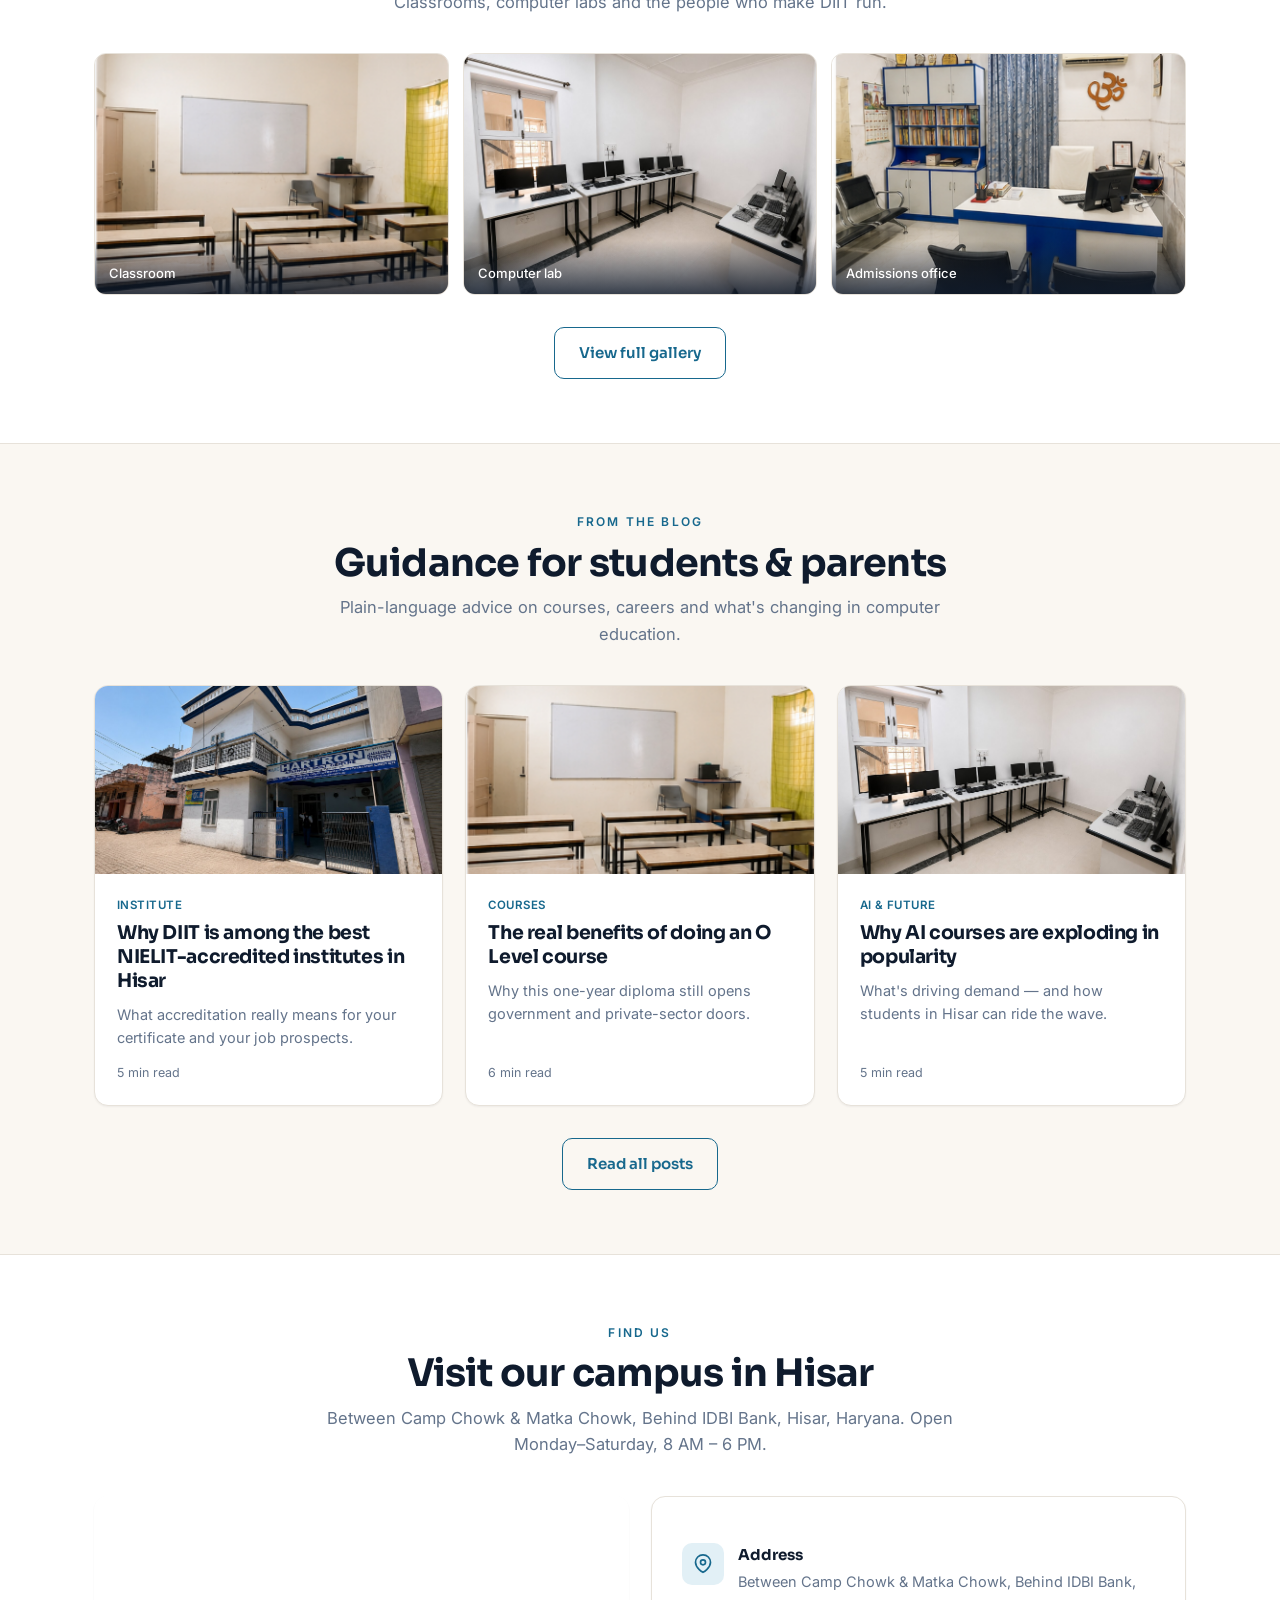
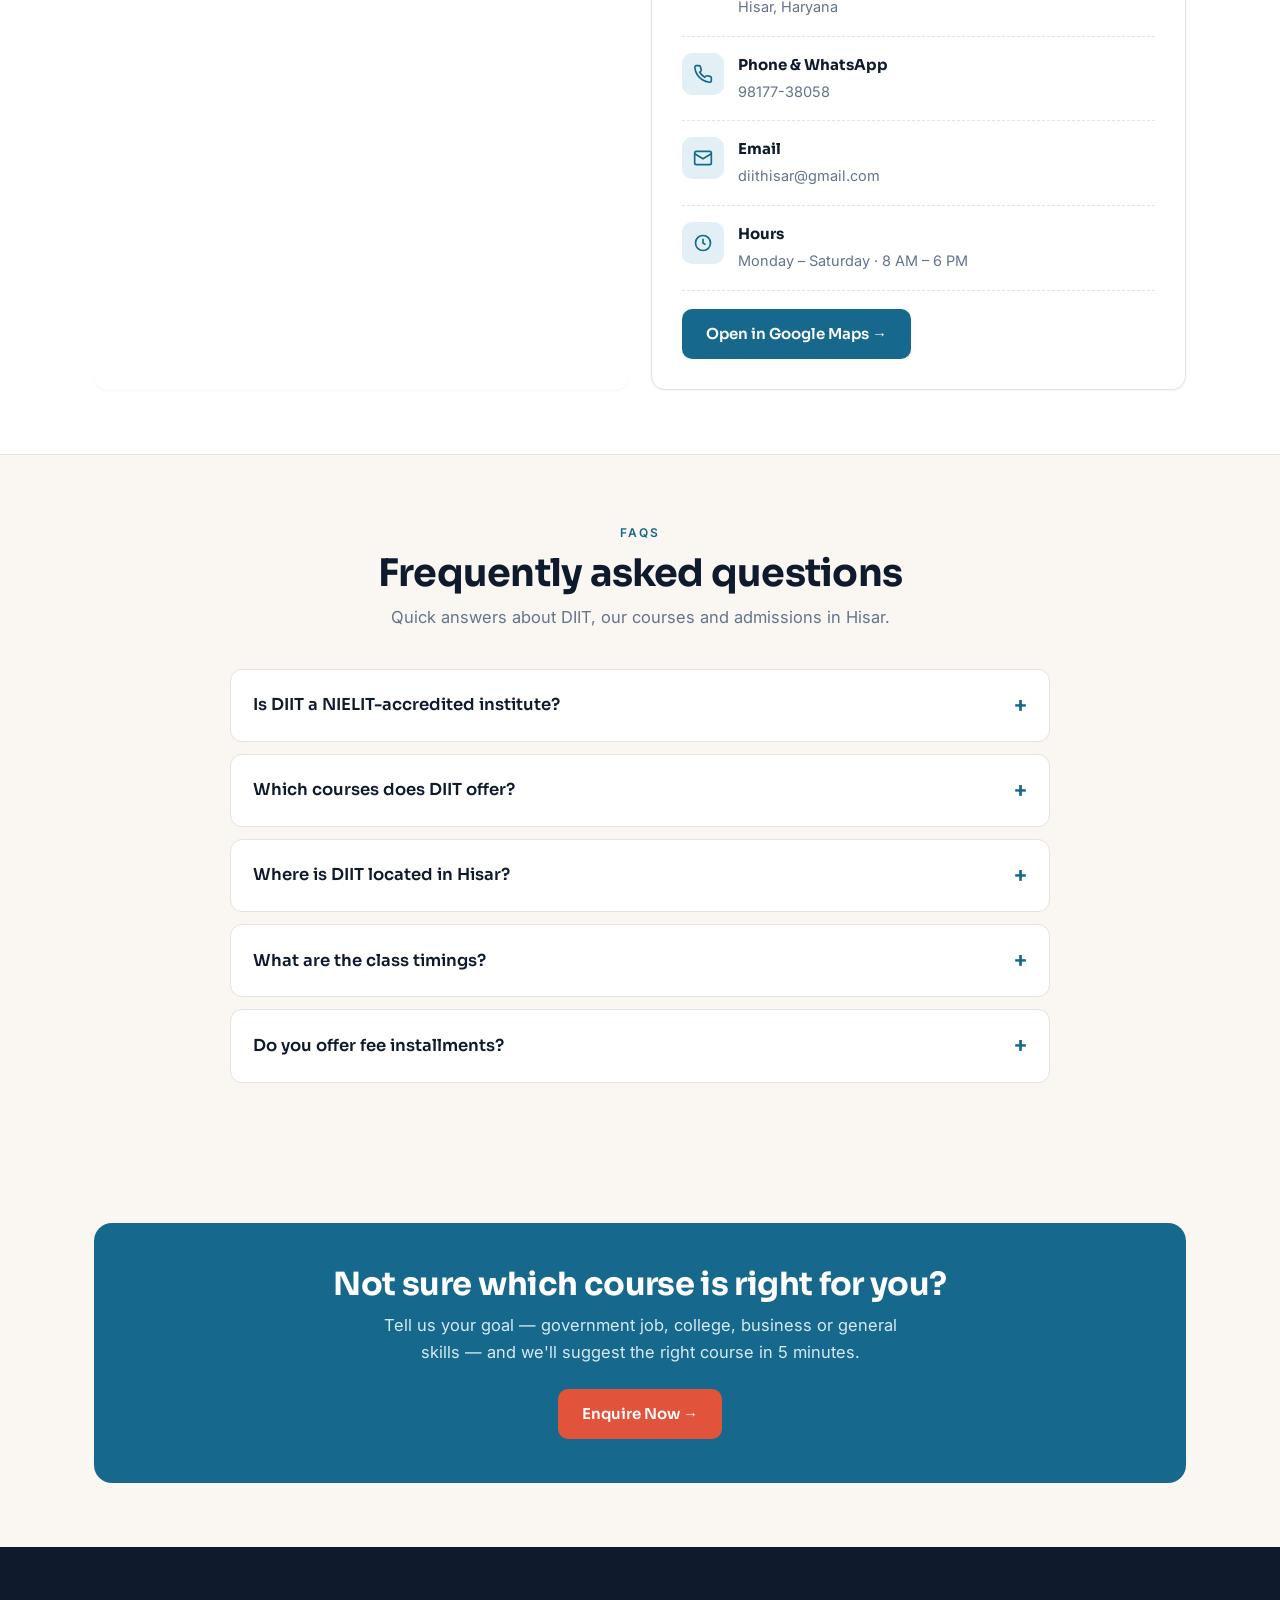
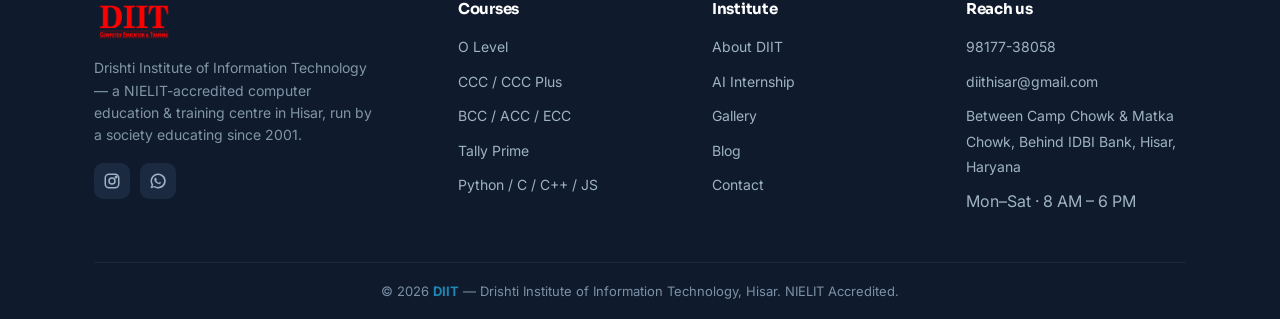
==== commit 5f67db64: "Add FAQs, breadcrumb/course/localbusiness schema, course search" ====
--- a/index.html
+++ b/index.html
@@ -8,14 +8,14 @@
 <meta name="keywords" content="DIIT Hisar, NIELIT institute Hisar, DOEACC, O Level course Hisar, CCC course Hisar, computer courses Hisar, AI courses Hisar, cyber security course, digital marketing course, computer education, best computer institute in Hisar">
 <meta name="author" content="Drishti Institute of Information Technology">
 <meta name="robots" content="index, follow">
-<link rel="canonical" href="https://diithisar.in/">
+<link rel="canonical" href="https://diithisar.com/">
 
 <!-- Open Graph -->
 <meta property="og:type" content="website">
 <meta property="og:title" content="DIIT Hisar — NIELIT-Accredited Computer Institute since 2001">
 <meta property="og:description" content="O Level, CCC, computer courses, Tally and programming, plus AI courses, cyber security and digital marketing — computer education in Hisar with easy installments.">
-<meta property="og:url" content="https://diithisar.in/">
-<meta property="og:image" content="https://diithisar.in/assets/images/building.jpg">
+<meta property="og:url" content="https://diithisar.com/">
+<meta property="og:image" content="https://diithisar.com/assets/images/building.jpg">
 <meta property="og:locale" content="en_IN">
 <meta property="og:site_name" content="DIIT Hisar">
 <meta name="twitter:card" content="summary_large_image">
@@ -29,11 +29,11 @@
 <script type="application/ld+json">
 {
   "@context": "https://schema.org",
-  "@type": "EducationalOrganization",
+  "@type": ["EducationalOrganization", "LocalBusiness"],
   "name": "Drishti Institute of Information Technology (DIIT)",
   "alternateName": "DIIT Hisar",
-  "url": "https://diithisar.in/",
-  "logo": "https://diithisar.in/assets/logos/diit.png",
+  "url": "https://diithisar.com/",
+  "logo": "https://diithisar.com/assets/logos/diit.png",
   "foundingDate": "2001",
   "description": "NIELIT-accredited (DOEACC) computer institute in Hisar offering O Level, CCC, BCC, ACC, ECC, Tally, programming and AI courses.",
   "telephone": "+91-98177-38058",
@@ -45,10 +45,28 @@
     "addressRegion": "Haryana",
     "addressCountry": "IN"
   },
-  "hasMap": "https://www.google.com/maps/place/Drishti+Institute+of+Information+Technology/@29.1478288,75.7250605,17z",
+  "hasMap": "https://www.google.com/maps?cid=2531538996595029837",
+  "geo": { "@type": "GeoCoordinates", "latitude": 29.1478288, "longitude": 75.7250605 },
+  "areaServed": { "@type": "City", "name": "Hisar" },
+  "priceRange": "₹₹",
   "openingHours": "Mo-Sa 08:00-18:00",
+  "openingHoursSpecification": [{
+    "@type": "OpeningHoursSpecification",
+    "dayOfWeek": ["Monday","Tuesday","Wednesday","Thursday","Friday","Saturday"],
+    "opens": "08:00",
+    "closes": "18:00"
+  }],
   "sameAs": ["https://www.instagram.com/diit.india/"]
 }
+</script>
+<script type="application/ld+json">
+{"@context":"https://schema.org","@type":"FAQPage","mainEntity":[
+ {"@type":"Question","name":"Is DIIT a NIELIT-accredited institute?","acceptedAnswer":{"@type":"Answer","text":"Yes. DIIT (Drishti Institute of Information Technology) is a NIELIT-accredited (formerly DOEACC) computer training centre in Hisar, run by a society educating since 2001. Certifications carry pan-India recognition."}},
+ {"@type":"Question","name":"Which courses does DIIT offer?","acceptedAnswer":{"@type":"Answer","text":"Six NIELIT programs (O Level, CCC, CCC Plus, BCC, ACC, ECC), Tally Prime Basic and Advanced, programming (Python, C, C++, JavaScript), and AI internship tracks including cyber security and digital marketing."}},
+ {"@type":"Question","name":"Where is DIIT located in Hisar?","acceptedAnswer":{"@type":"Answer","text":"Between Camp Chowk and Matka Chowk, behind IDBI Bank, Hisar, Haryana."}},
+ {"@type":"Question","name":"What are the class timings?","acceptedAnswer":{"@type":"Answer","text":"The institute is open Monday to Saturday, 8 AM to 6 PM. Batch timings are flexible."}},
+ {"@type":"Question","name":"Do you offer fee installments?","acceptedAnswer":{"@type":"Answer","text":"Yes. Fees are kept affordable for local families and most courses can be paid in easy installments."}}
+]}
 </script>
 </head>
 <body>
@@ -58,7 +76,7 @@
 <div class="topbar">
   <div class="wrap">
     <div class="tb-left">
-      <span><svg viewBox="0 0 24 24" fill="none" stroke="currentColor" stroke-width="2"><path d="M21 10c0 7-9 12-9 12s-9-5-9-12a9 9 0 0 1 18 0z"/><circle cx="12" cy="10" r="3"/></svg> <a href="https://www.google.com/maps/place/Drishti+Institute+of+Information+Technology/@29.1478288,75.7250605,17z" target="_blank" rel="noopener">Between Camp Chowk &amp; Matka Chowk, Behind IDBI Bank, Hisar</a></span>
+      <span><svg viewBox="0 0 24 24" fill="none" stroke="currentColor" stroke-width="2"><path d="M21 10c0 7-9 12-9 12s-9-5-9-12a9 9 0 0 1 18 0z"/><circle cx="12" cy="10" r="3"/></svg> <a href="https://www.google.com/maps?cid=2531538996595029837" target="_blank" rel="noopener">Between Camp Chowk &amp; Matka Chowk, Behind IDBI Bank, Hisar</a></span>
       <span><svg viewBox="0 0 24 24" fill="none" stroke="currentColor" stroke-width="2"><circle cx="12" cy="12" r="9"/><path d="M12 7v5l3 2"/></svg> Mon–Sat · 8 AM – 6 PM</span>
     </div>
     <div class="tb-right">
@@ -276,7 +294,7 @@
       <div class="form-card">
         <div class="info-row">
           <span class="ir-ico"><svg viewBox="0 0 24 24" fill="none" stroke="currentColor" stroke-width="2"><path d="M21 10c0 7-9 12-9 12s-9-5-9-12a9 9 0 0 1 18 0z"/><circle cx="12" cy="10" r="3"/></svg></span>
-          <div><b>Address</b><a href="https://www.google.com/maps/place/Drishti+Institute+of+Information+Technology/@29.1478288,75.7250605,17z" target="_blank" rel="noopener">Between Camp Chowk &amp; Matka Chowk, Behind IDBI Bank, Hisar, Haryana</a></div>
+          <div><b>Address</b><a href="https://www.google.com/maps?cid=2531538996595029837" target="_blank" rel="noopener">Between Camp Chowk &amp; Matka Chowk, Behind IDBI Bank, Hisar, Haryana</a></div>
         </div>
         <div class="info-row">
           <span class="ir-ico"><svg viewBox="0 0 24 24" fill="none" stroke="currentColor" stroke-width="2"><path d="M22 16.9v3a2 2 0 0 1-2.2 2 19.8 19.8 0 0 1-8.6-3 19.5 19.5 0 0 1-6-6 19.8 19.8 0 0 1-3-8.6A2 2 0 0 1 4.1 2h3a2 2 0 0 1 2 1.7c.1 1 .4 2 .7 2.9a2 2 0 0 1-.5 2.1L8.1 9.9a16 16 0 0 0 6 6l1.2-1.2a2 2 0 0 1 2.1-.5c.9.3 1.9.6 2.9.7a2 2 0 0 1 1.7 2z"/></svg></span>
@@ -290,8 +308,26 @@
           <span class="ir-ico"><svg viewBox="0 0 24 24" fill="none" stroke="currentColor" stroke-width="2"><circle cx="12" cy="12" r="9"/><path d="M12 7v5l3 2"/></svg></span>
           <div><b>Hours</b><span>Monday – Saturday · 8 AM – 6 PM</span></div>
         </div>
-        <a href="https://www.google.com/maps/place/Drishti+Institute+of+Information+Technology/@29.1478288,75.7250605,17z" target="_blank" rel="noopener" class="btn btn-primary" style="margin-top:18px">Open in Google Maps →</a>
-      </div>
+        <a href="https://www.google.com/maps?cid=2531538996595029837" target="_blank" rel="noopener" class="btn btn-primary" style="margin-top:18px">Open in Google Maps →</a>
+      </div>
+    </div>
+  </div>
+</section>
+
+<!-- FAQ -->
+<section>
+  <div class="wrap">
+    <div class="section-head center">
+      <span class="kicker">FAQs</span>
+      <h2>Frequently asked questions</h2>
+      <p>Quick answers about DIIT, our courses and admissions in Hisar.</p>
+    </div>
+    <div class="faq">
+      <details><summary>Is DIIT a NIELIT-accredited institute?</summary><div class="faq-a">Yes. DIIT (Drishti Institute of Information Technology) is a NIELIT-accredited (formerly DOEACC) computer training centre in Hisar, run by a society educating since 2001. Our certifications carry pan-India recognition.</div></details>
+      <details><summary>Which courses does DIIT offer?</summary><div class="faq-a">Six NIELIT programs (O Level, CCC, CCC Plus, BCC, ACC, ECC), Tally Prime (Basic &amp; Advanced), programming (Python, C, C++, JavaScript), and AI internship tracks including cyber security and digital marketing. See <a href="courses.html">all courses</a>.</div></details>
+      <details><summary>Where is DIIT located in Hisar?</summary><div class="faq-a">We are between Camp Chowk &amp; Matka Chowk, behind IDBI Bank, Hisar, Haryana. <a href="https://www.google.com/maps?cid=2531538996595029837" target="_blank" rel="noopener">Open in Google Maps</a>.</div></details>
+      <details><summary>What are the class timings?</summary><div class="faq-a">The institute is open Monday to Saturday, 8 AM to 6 PM. Batch timings are flexible — contact us to find a slot that suits you.</div></details>
+      <details><summary>Do you offer fee installments?</summary><div class="faq-a">Yes. Fees are kept affordable for local families and most courses can be paid in easy installments. <a href="contact.html#enquire">Enquire now</a> for current fees.</div></details>
     </div>
   </div>
 </section>
@@ -346,7 +382,7 @@
         <ul>
           <li><a href="tel:+919817738058">98177-38058</a></li>
           <li><a href="mailto:diithisar@gmail.com">diithisar@gmail.com</a></li>
-          <li><a href="https://www.google.com/maps/place/Drishti+Institute+of+Information+Technology/@29.1478288,75.7250605,17z" target="_blank" rel="noopener">Between Camp Chowk &amp; Matka Chowk, Behind IDBI Bank, Hisar, Haryana</a></li>
+          <li><a href="https://www.google.com/maps?cid=2531538996595029837" target="_blank" rel="noopener">Between Camp Chowk &amp; Matka Chowk, Behind IDBI Bank, Hisar, Haryana</a></li>
           <li>Mon–Sat · 8 AM – 6 PM</li>
         </ul>
       </div>
--- a/assets/css/styles.css
+++ b/assets/css/styles.css
@@ -284,6 +284,25 @@
 .muted{color:var(--mist)}
 .pill-row{display:flex;gap:10px;flex-wrap:wrap}
 
+/* =========== FAQ (accordion via <details>) =========== */
+.faq{max-width:820px;margin:0 auto}
+.faq details{background:var(--paper);border:1px solid var(--line);border-radius:12px;margin-bottom:12px;overflow:hidden}
+.faq details[open]{border-color:var(--teal)}
+.faq summary{list-style:none;cursor:pointer;padding:18px 22px;font-family:'Sora';font-weight:600;font-size:16.5px;color:var(--ink);display:flex;justify-content:space-between;align-items:center;gap:14px}
+.faq summary::-webkit-details-marker{display:none}
+.faq summary::after{content:"+";font-family:'Sora';font-weight:600;font-size:22px;color:var(--teal);flex:none;transition:transform .2s}
+.faq details[open] summary::after{content:"\2212"}
+.faq .faq-a{padding:0 22px 18px;font-size:15.5px;color:var(--slate)}
+.faq .faq-a a{color:var(--teal);font-weight:600}
+
+/* =========== COURSE SEARCH BAR =========== */
+.course-search{max-width:560px;margin:0 auto 14px;position:relative}
+.course-search svg{position:absolute;left:16px;top:50%;transform:translateY(-50%);width:20px;height:20px;color:var(--mist);pointer-events:none}
+.course-search input{width:100%;font-family:'Inter';font-size:16px;color:var(--slate);background:var(--paper);border:1px solid var(--line);border-radius:999px;padding:14px 20px 14px 46px;box-shadow:var(--shadow);transition:.15s}
+.course-search input:focus{outline:none;border-color:var(--teal);box-shadow:0 0 0 3px var(--teal-tint)}
+.course-noresult{display:none;text-align:center;color:var(--mist);font-size:16px;padding:24px 0}
+.cat-band.is-hidden,.card.is-hidden{display:none}
+
 /* =========== RESPONSIVE =========== */
 @media(max-width:980px){
   .grid-4{grid-template-columns:repeat(2,1fr)}
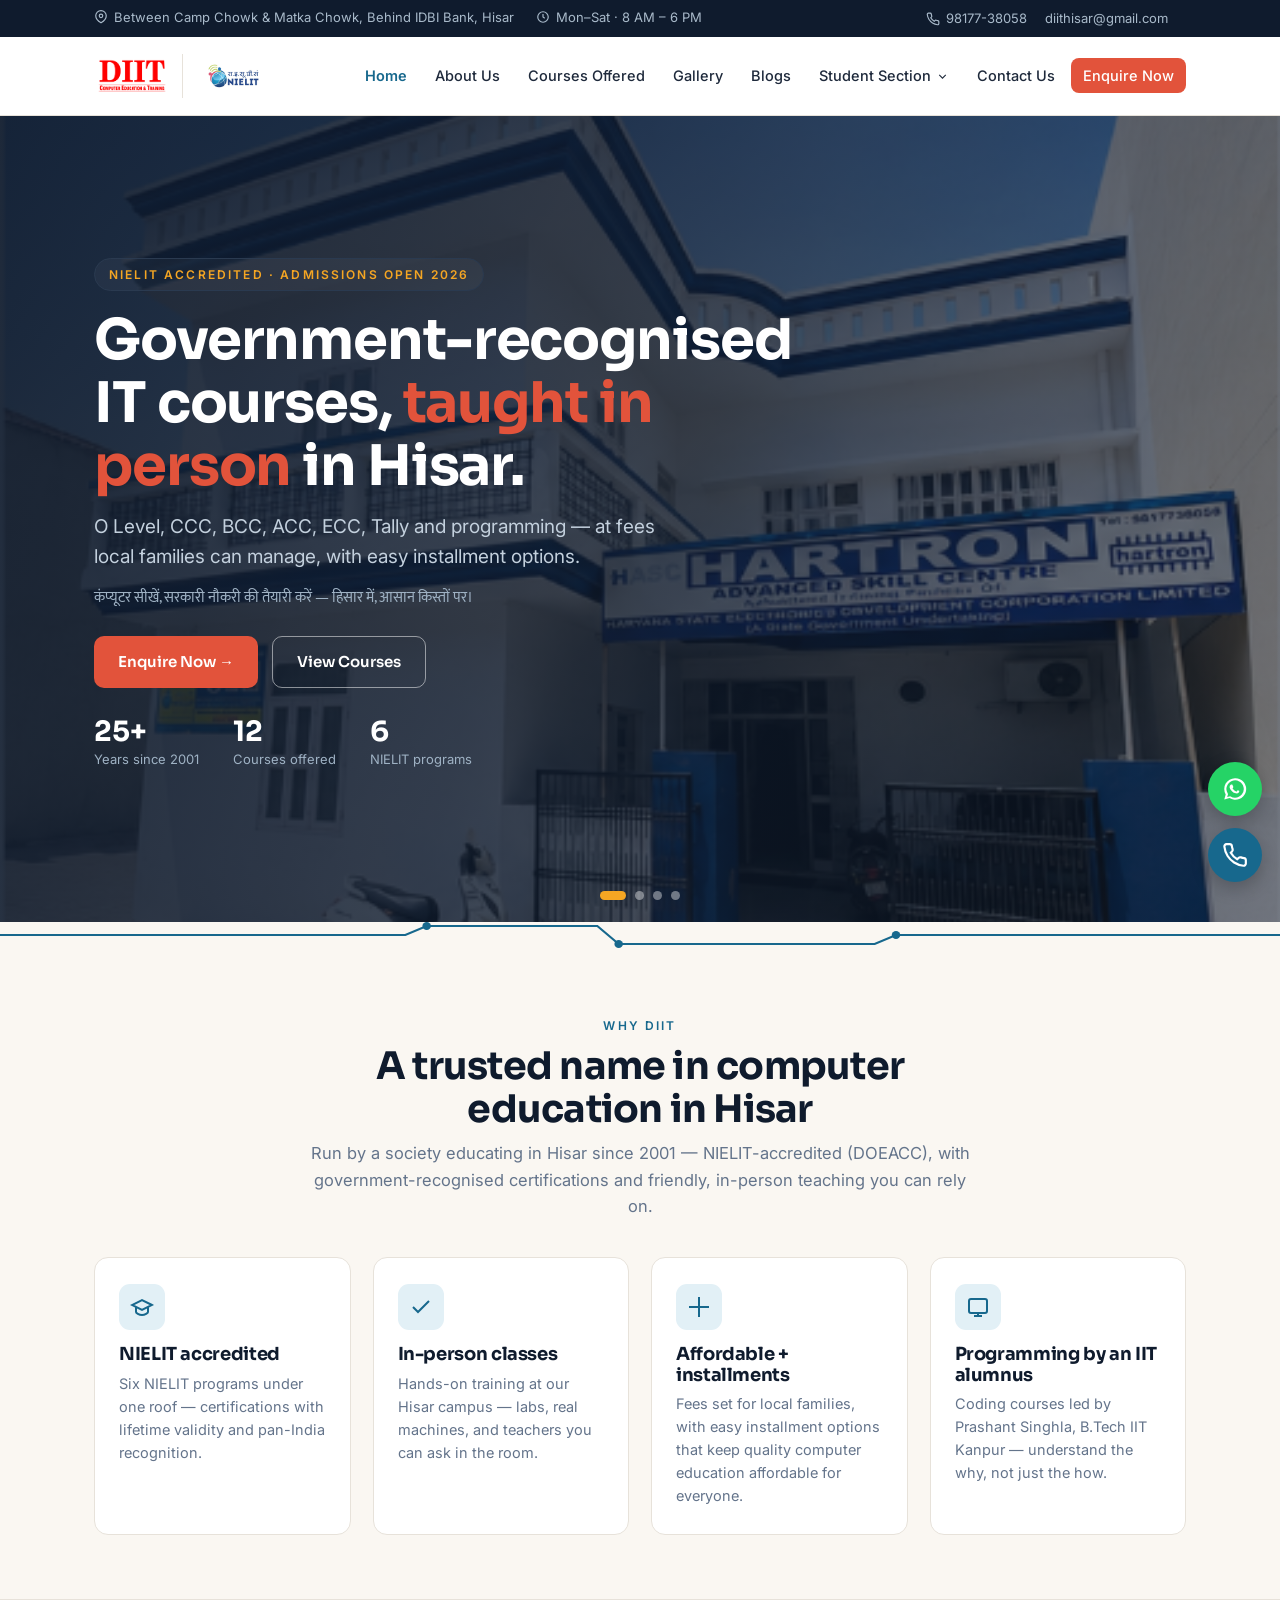
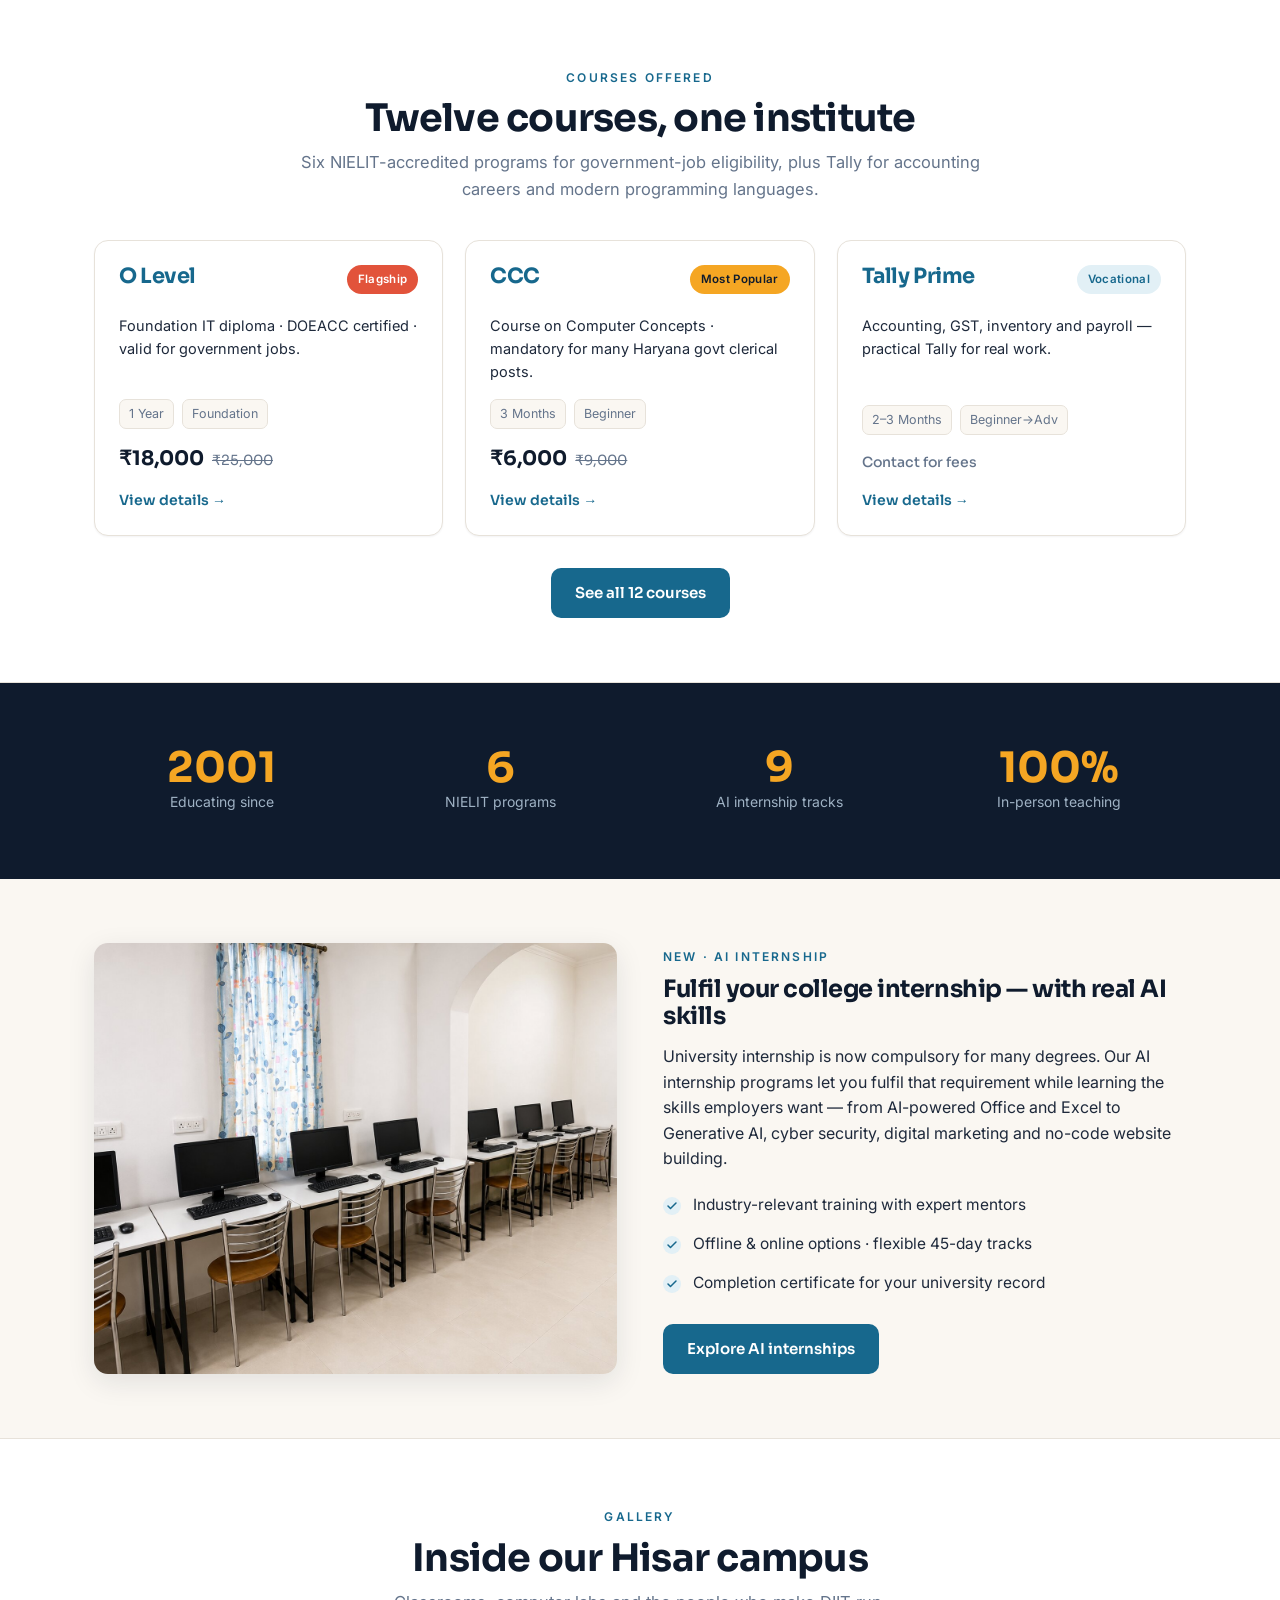
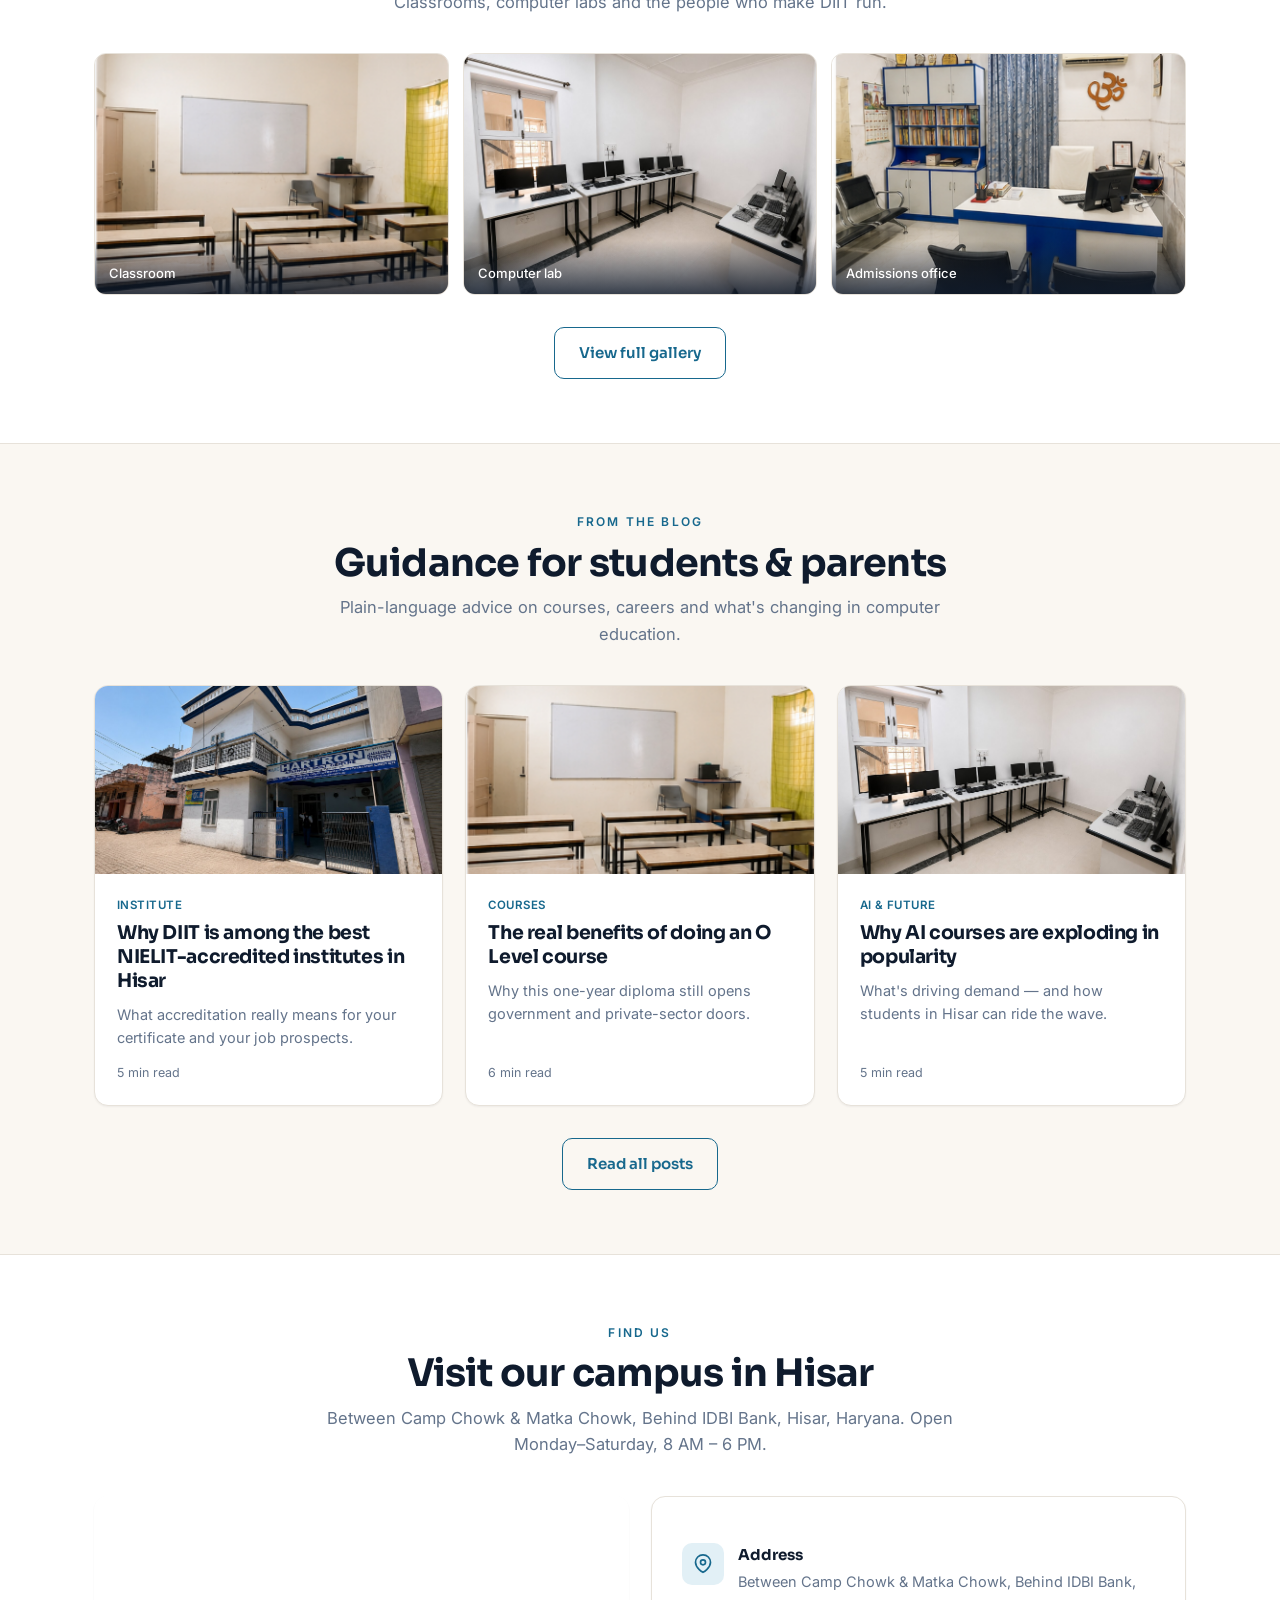
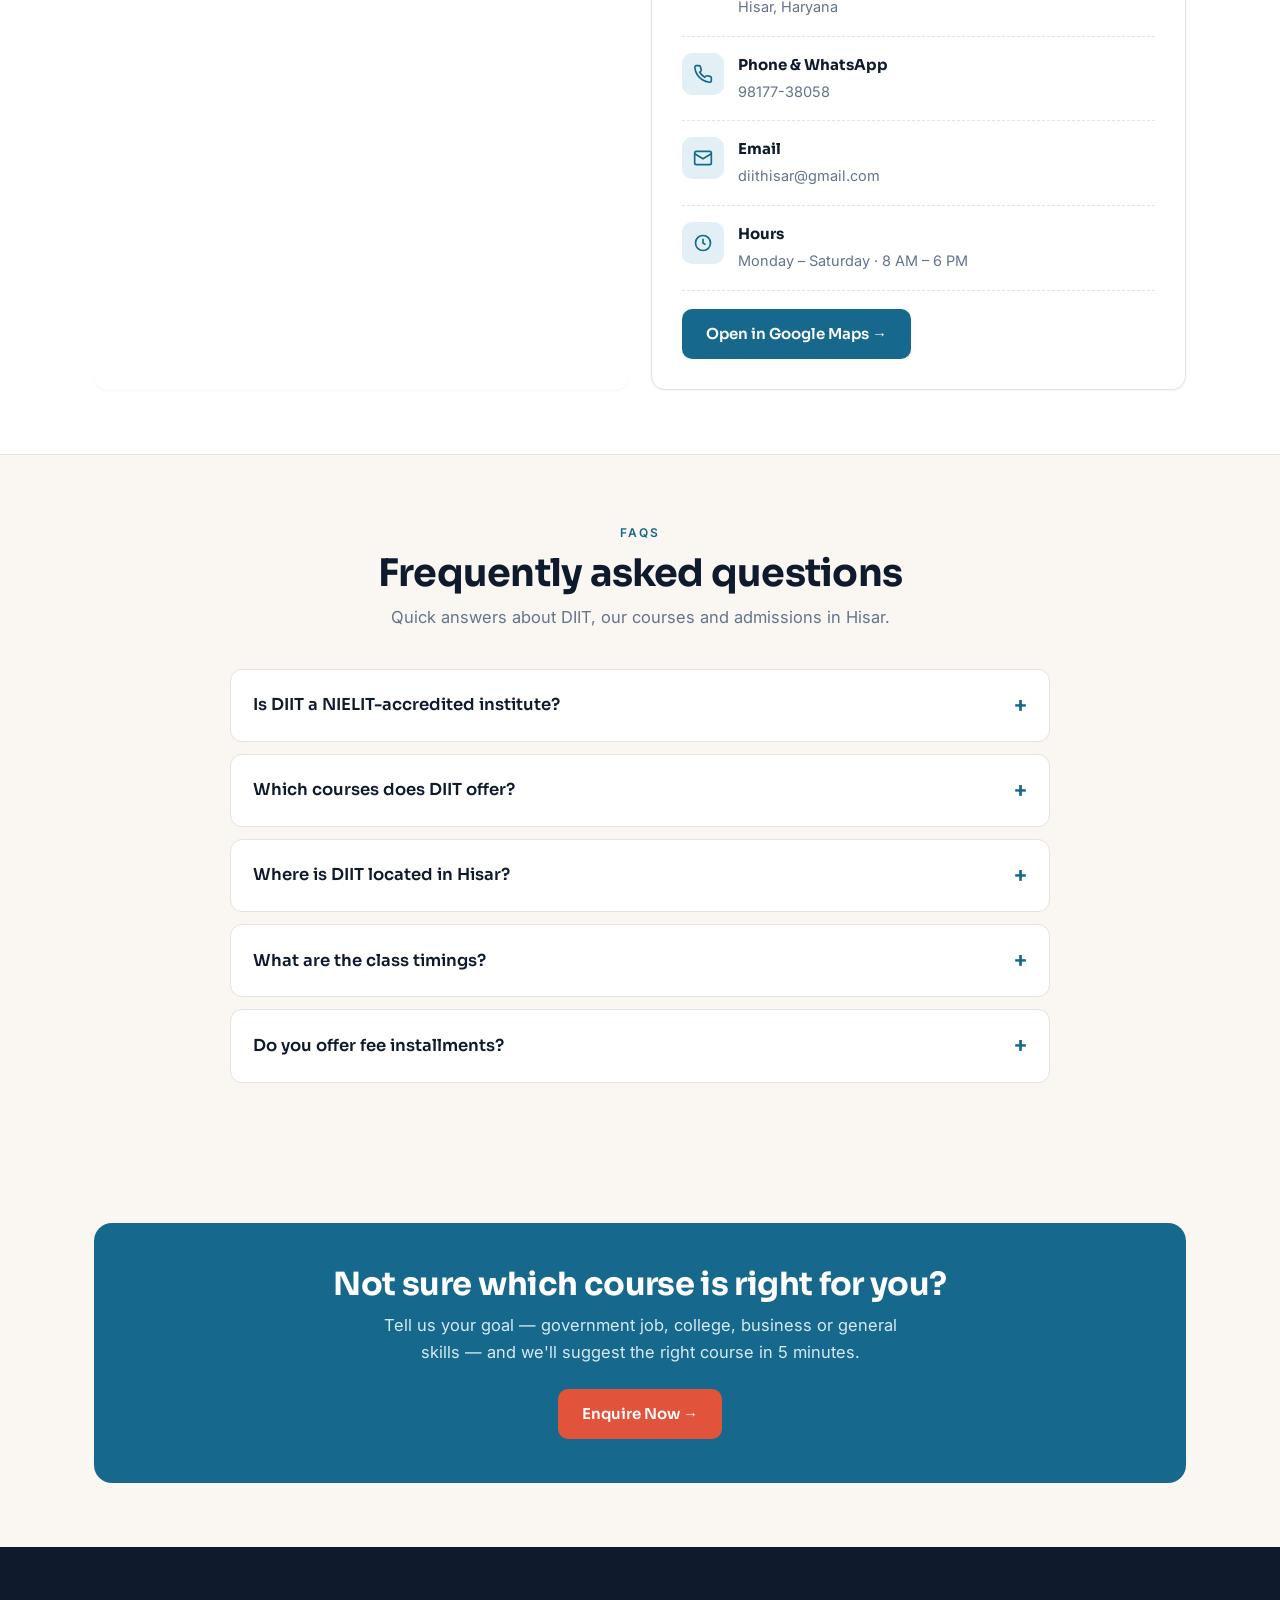
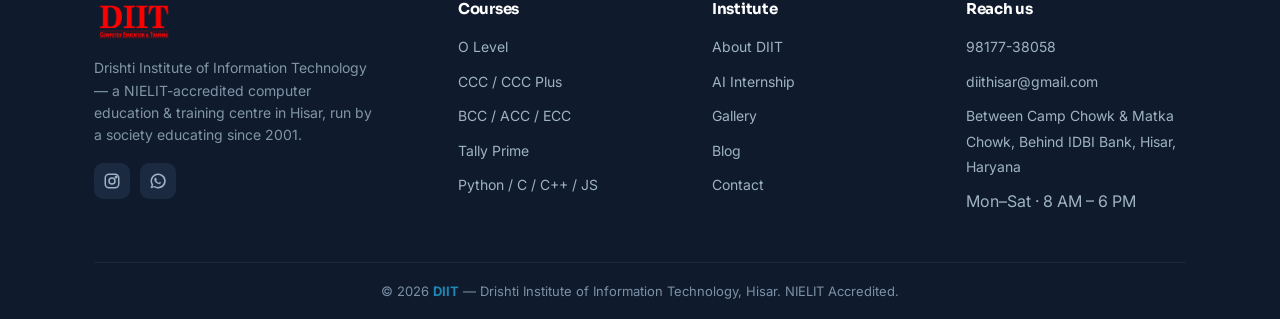
==== commit 931f8155: "Add certificate verification (verify + admin pages, Student Section nav)" ====
--- a/index.html
+++ b/index.html
@@ -101,7 +101,13 @@
       <li><a href="courses.html">Courses Offered</a></li>
       <li><a href="gallery.html">Gallery</a></li>
       <li><a href="blogs.html">Blogs</a></li>
-      <li><a href="internship.html">Internship</a></li>
+      <li class="has-drop">
+        <button class="drop-toggle" aria-expanded="false" aria-haspopup="true">Student Section <svg class="caret" viewBox="0 0 24 24" fill="none" stroke="currentColor" stroke-width="2"><path d="M6 9l6 6 6-6"/></svg></button>
+        <ul class="drop-menu">
+          <li><a href="internship.html">Internship</a></li>
+          <li><a href="verify.html">Certificate Verification</a></li>
+        </ul>
+      </li>
       <li><a href="contact.html">Contact Us</a></li>
       <li><a href="contact.html#enquire" class="nav-cta">Enquire Now</a></li>
     </ul>
--- a/assets/css/styles.css
+++ b/assets/css/styles.css
@@ -333,3 +333,24 @@
   .gallery-grid{grid-template-columns:1fr}
   .brand .btxt small{display:none}
 }
+
+/* =========== NAV DROPDOWN (Student Section) =========== */
+.has-drop{position:relative}
+.drop-toggle{display:inline-flex;align-items:center;gap:5px;font-family:'Inter';font-weight:500;font-size:14.5px;color:var(--slate);padding:9px 12px;border-radius:8px;background:none;border:0;cursor:pointer;white-space:nowrap;line-height:1.2}
+.drop-toggle:hover{background:var(--teal-tint);color:var(--teal)}
+.drop-toggle.active{color:var(--teal);font-weight:600}
+.drop-toggle .caret{width:13px;height:13px;transition:transform .2s}
+.has-drop.open>.drop-toggle .caret{transform:rotate(180deg)}
+.drop-menu{list-style:none;margin:0;padding:6px;position:absolute;top:calc(100% + 6px);left:0;min-width:215px;background:#fff;border:1px solid var(--line);border-radius:12px;box-shadow:var(--shadow-md);display:none;z-index:950}
+.has-drop.open>.drop-menu{display:block}
+.drop-menu li{margin:0}
+.drop-menu a{display:block;padding:10px 12px;border-radius:8px;font-size:14.5px}
+@media(min-width:861px){
+  .has-drop:hover>.drop-menu{display:block}
+  .has-drop:hover>.drop-toggle .caret{transform:rotate(180deg)}
+}
+@media(max-width:860px){
+  .has-drop{width:100%}
+  .drop-toggle{width:100%;justify-content:space-between;padding:12px 10px;font-size:15px}
+  .drop-menu{position:static;box-shadow:none;border:0;padding:0 0 4px 14px;min-width:0}
+}
